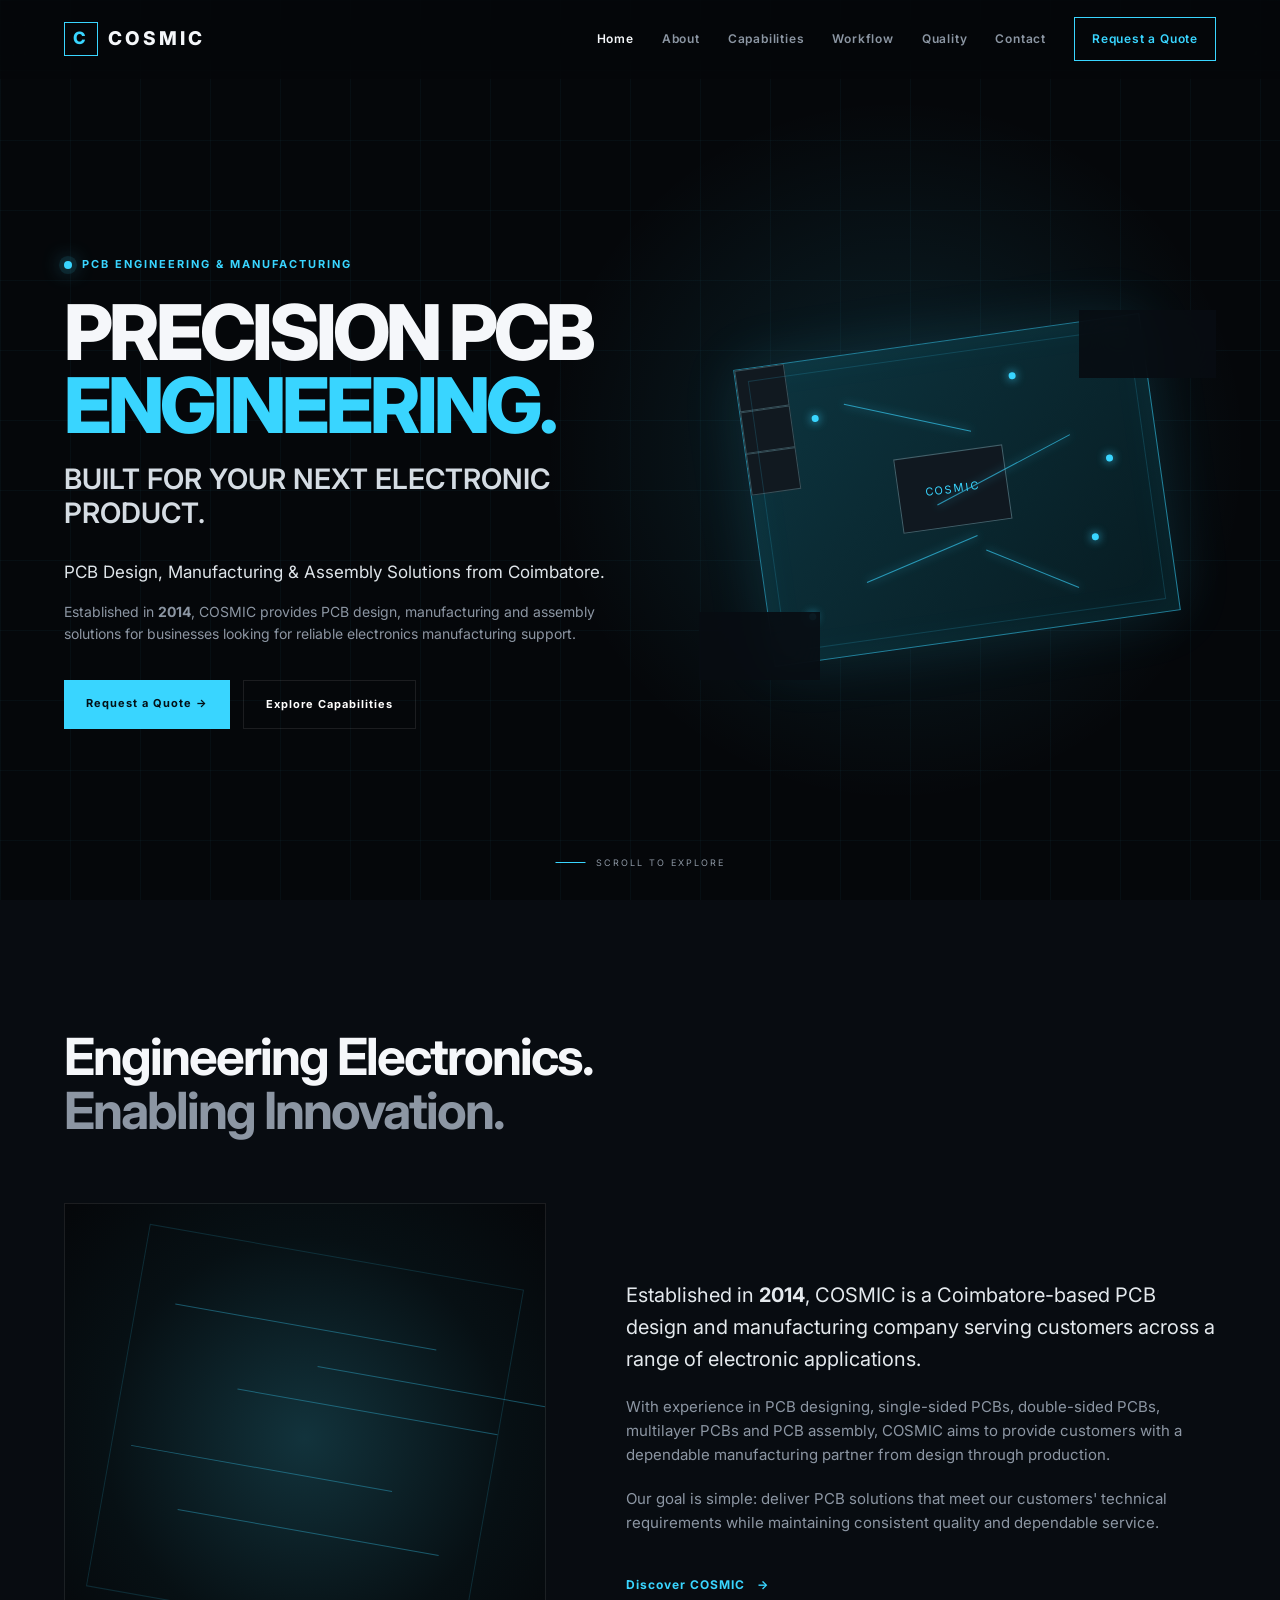
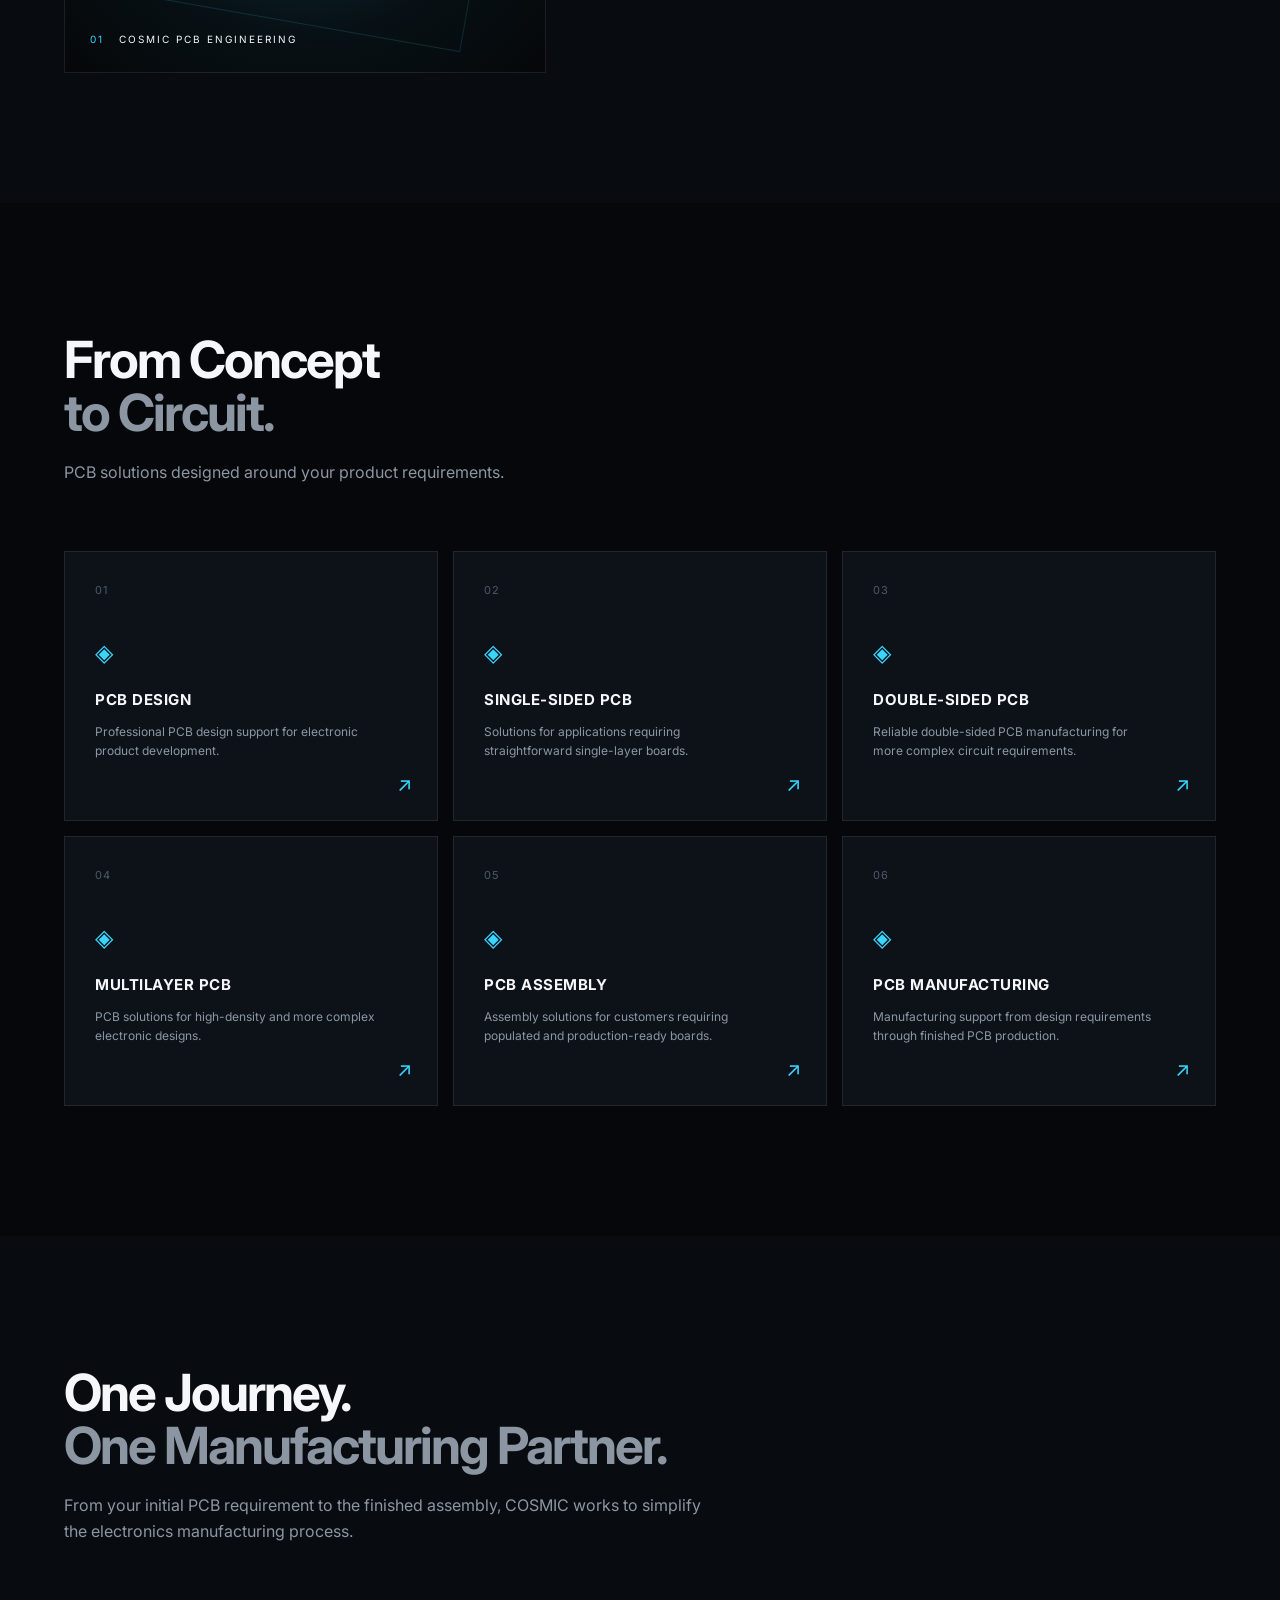
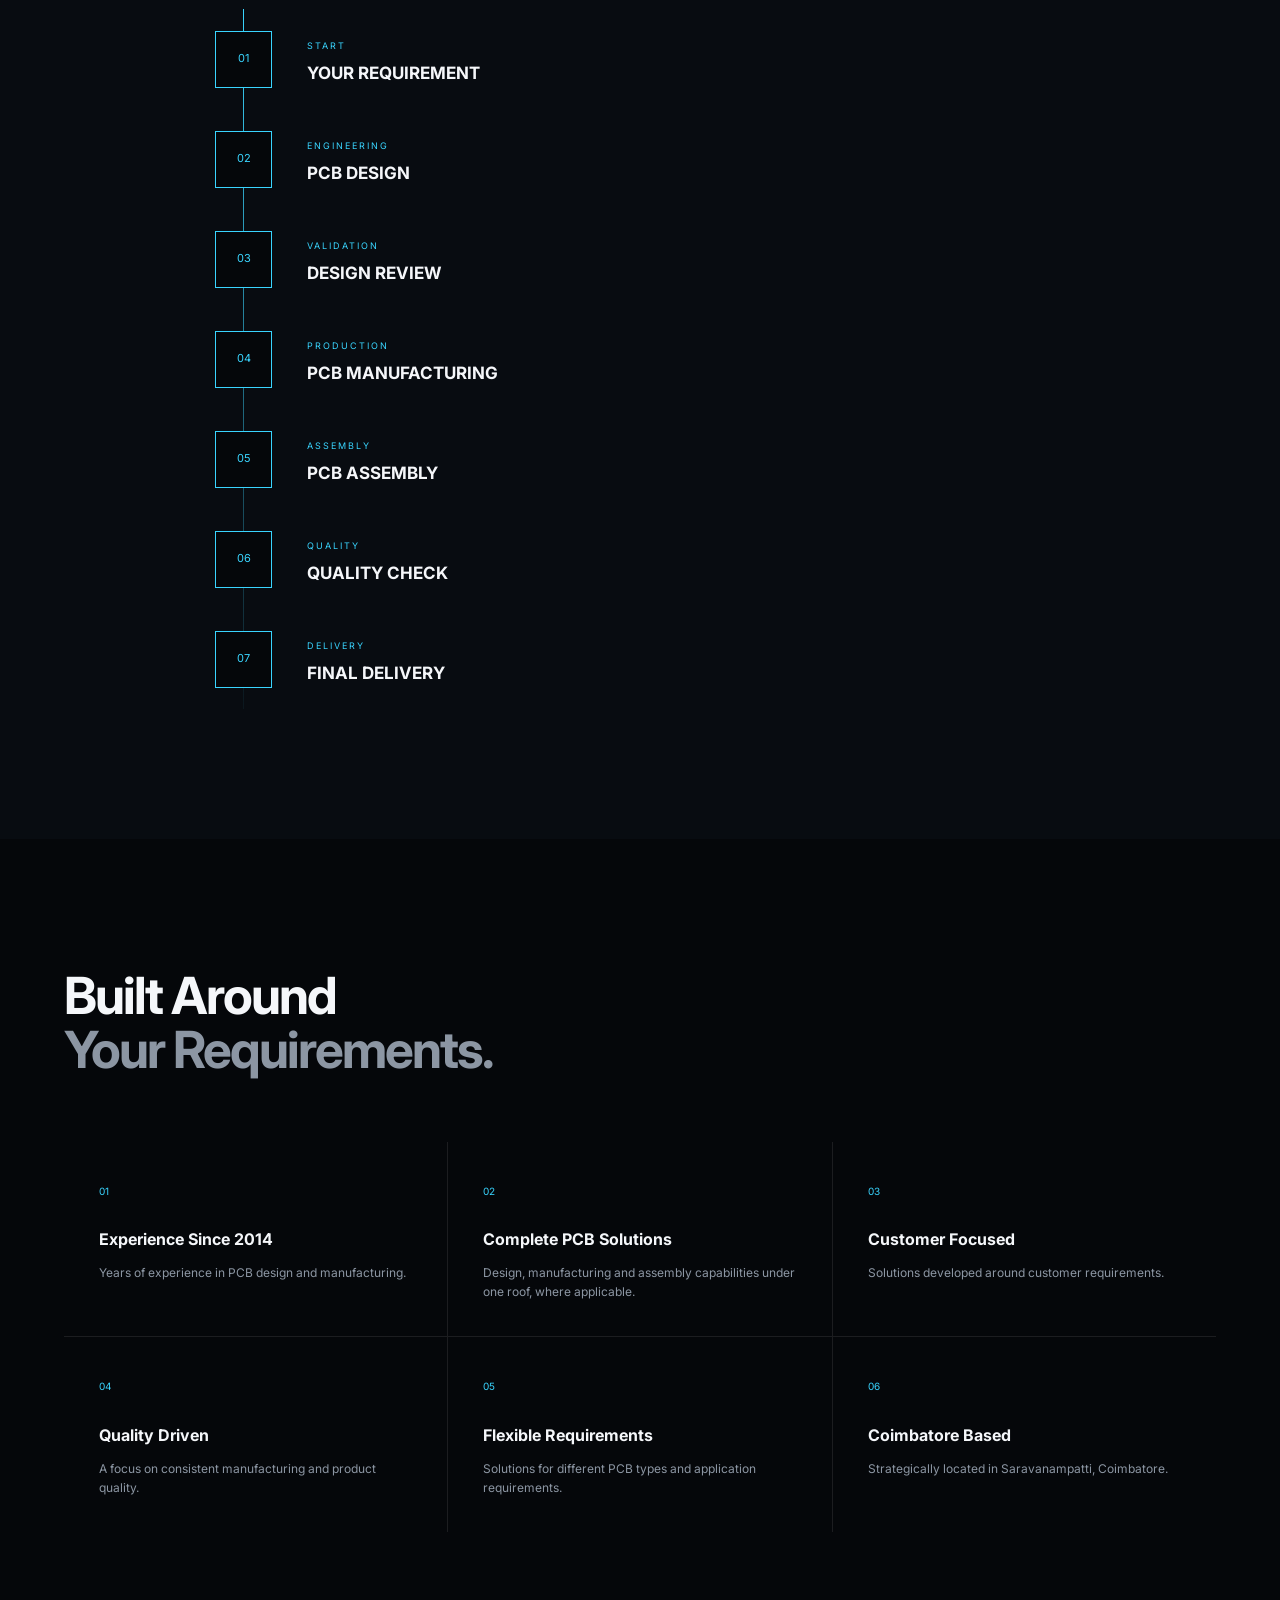
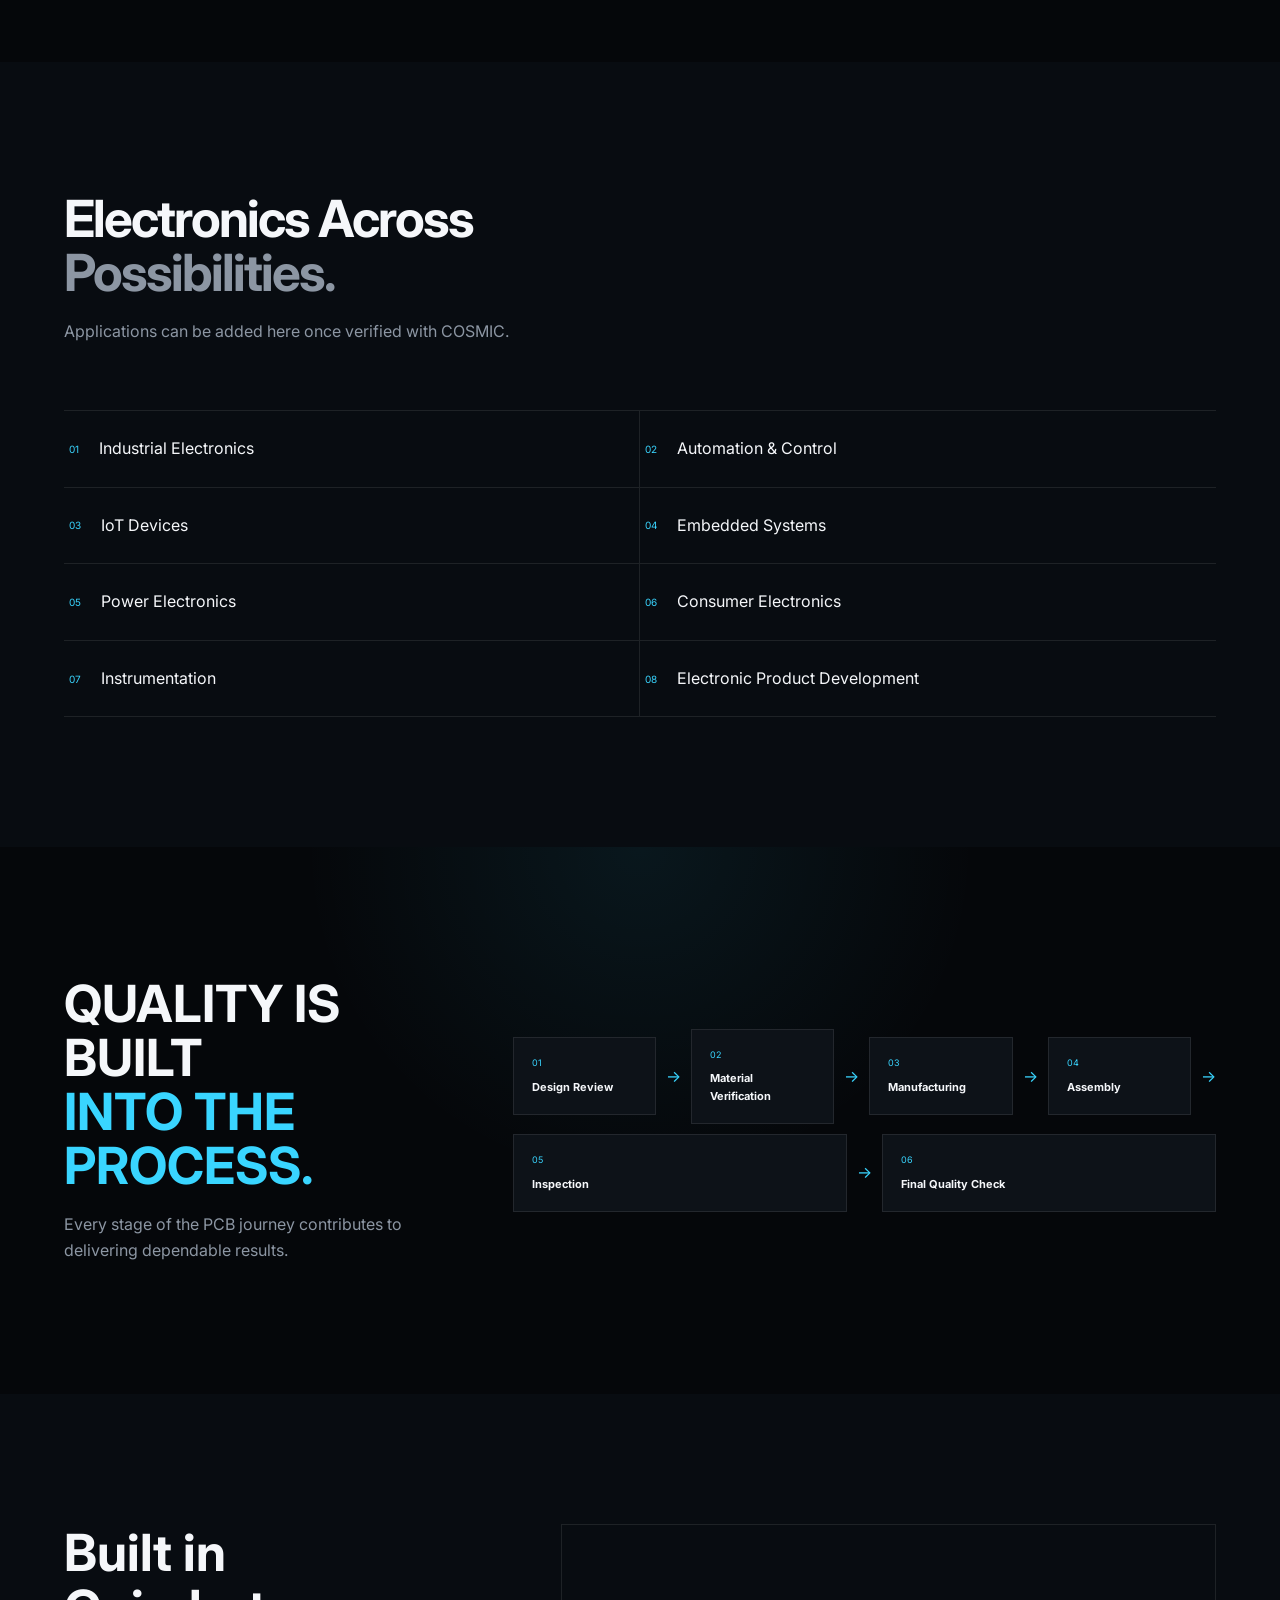
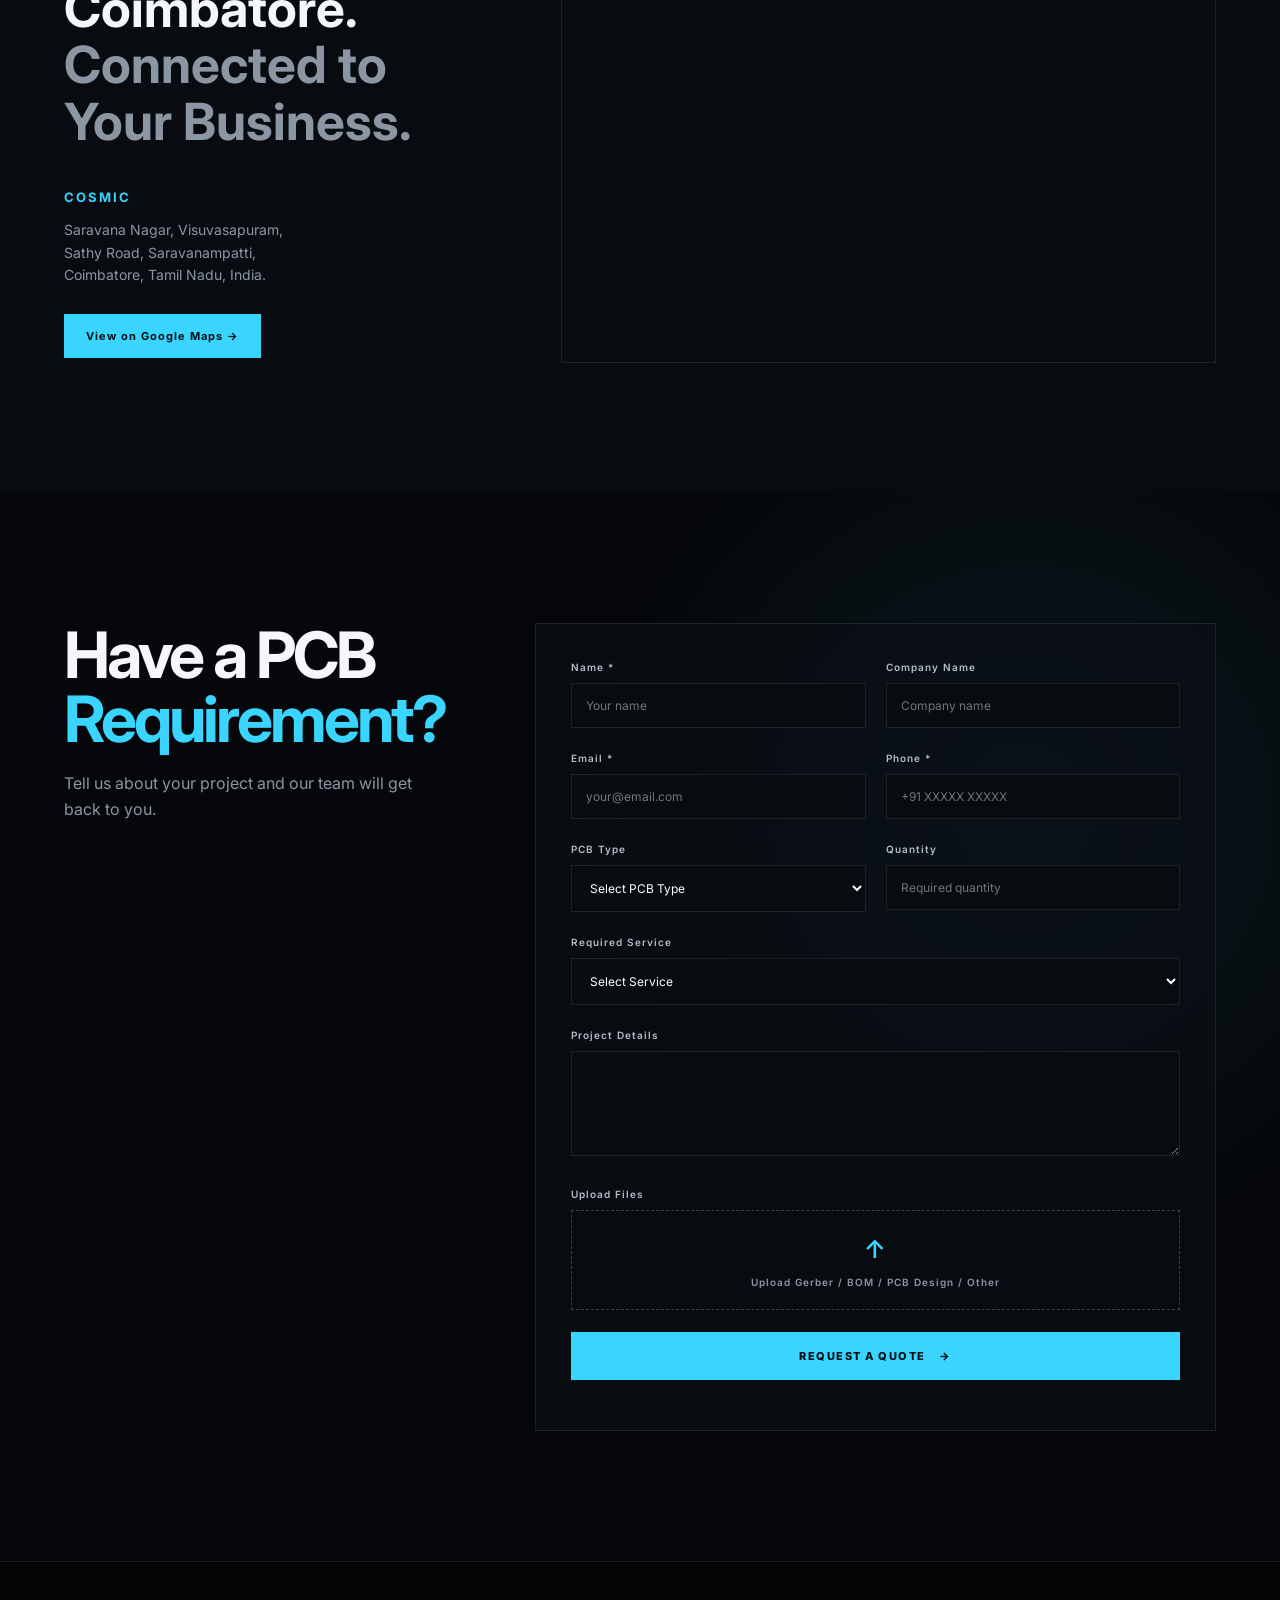
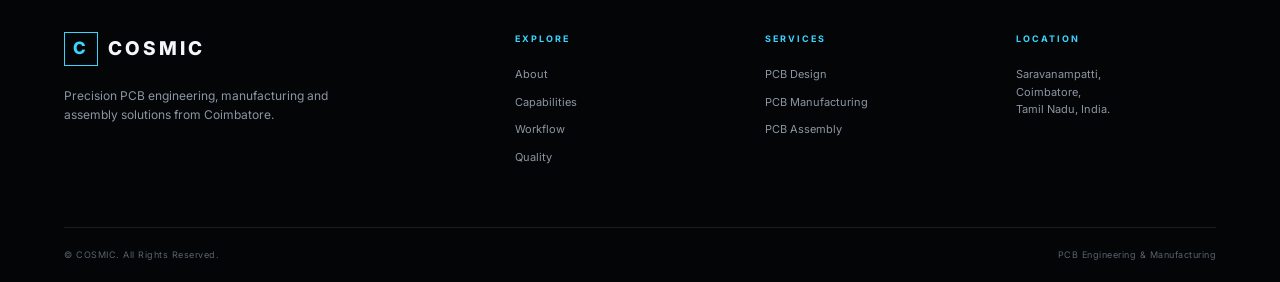
==== Index.html @ 4caffe40 "Rename client 3/index.html to Index.html" ====
<!DOCTYPE html>
<html lang="en">
<head>
    <meta charset="UTF-8">
    <meta name="viewport" content="width=device-width, initial-scale=1.0">

    <title>COSMIC | PCB Design, Manufacturing & Assembly</title>

    <meta name="description"
        content="COSMIC provides PCB design, manufacturing and assembly solutions from Coimbatore.">

    <link rel="preconnect" href="https://fonts.googleapis.com">
    <link rel="preconnect" href="https://fonts.gstatic.com" crossorigin>

    <link
        href="https://fonts.googleapis.com/css2?family=Inter:wght@400;500;600;700;800&display=swap"
        rel="stylesheet">

    <link rel="stylesheet" href="style.css">
</head>
<style>
    /* =========================
   RESET
========================= */

* {
    margin: 0;
    padding: 0;
    box-sizing: border-box;
}

html {
    scroll-behavior: smooth;
}

body {
    font-family: "Inter", sans-serif;
    background: #05070a;
    color: #f5f7fa;
    line-height: 1.6;
    overflow-x: hidden;
}

a {
    text-decoration: none;
    color: inherit;
}

button,
input,
textarea,
select {
    font-family: inherit;
}

.container {
    width: min(1200px, 90%);
    margin: auto;
}


/* =========================
   VARIABLES
========================= */

:root {

    --bg: #05070a;
    --bg-light: #0a0e13;
    --card: #0d1218;

    --text: #f5f7fa;
    --muted: #8c96a3;

    --accent: #39d5ff;
    --accent-dark: #087e9d;

    --border: rgba(255, 255, 255, 0.09);

}


/* =========================
   NAVBAR
========================= */

.navbar {

    position: fixed;
    top: 0;
    left: 0;

    width: 100%;

    z-index: 1000;

    background: rgba(5, 7, 10, 0.75);

    backdrop-filter: blur(18px);

    border-bottom: 1px solid transparent;

    transition: 0.3s ease;

}

.navbar.scrolled {
    border-bottom-color: var(--border);
    background: rgba(5, 7, 10, 0.94);
}


.nav-container {

    height: 78px;

    display: flex;

    align-items: center;

    justify-content: space-between;

}


.logo {

    display: flex;

    align-items: center;

    gap: 10px;

    font-size: 19px;

    font-weight: 800;

    letter-spacing: 3px;

}

.logo-mark {

    width: 34px;
    height: 34px;

    display: grid;

    place-items: center;

    border: 1px solid var(--accent);

    color: var(--accent);

    font-size: 17px;

}


.nav-links {

    display: flex;

    align-items: center;

    gap: 28px;

}


.nav-links a {

    font-size: 12px;

    color: var(--muted);

    font-weight: 600;

    letter-spacing: 0.8px;

    transition: 0.3s;

}


.nav-links a:hover,
.nav-links a.active {

    color: var(--text);

}


.nav-quote {

    padding: 11px 17px;

    border: 1px solid var(--accent);

    color: var(--accent) !important;

}


.menu-btn {

    display: none;

    background: none;

    border: none;

    cursor: pointer;

}


.menu-btn span {

    width: 27px;
    height: 2px;

    background: white;

    display: block;

    margin: 5px;

}


/* =========================
   HERO
========================= */

.hero {

    min-height: 100vh;

    position: relative;

    display: flex;

    align-items: center;

    overflow: hidden;

    padding-top: 80px;

}


.hero-grid {

    position: absolute;

    inset: 0;

    background-image:

        linear-gradient(
            rgba(57, 213, 255, 0.035) 1px,
            transparent 1px
        ),

        linear-gradient(
            90deg,
            rgba(57, 213, 255, 0.035) 1px,
            transparent 1px
        );

    background-size: 70px 70px;

}


.hero-grid::after {

    content: "";

    position: absolute;

    inset: 0;

    background:
        radial-gradient(
            circle at 70% 50%,
            rgba(57, 213, 255, 0.13),
            transparent 35%
        );

}


.hero-container {

    position: relative;

    z-index: 2;

    display: grid;

    grid-template-columns: 1fr 0.9fr;

    gap: 60px;

    align-items: center;

}


.eyebrow {

    display: inline-flex;

    align-items: center;

    gap: 10px;

    color: var(--accent);

    font-size: 11px;

    font-weight: 700;

    letter-spacing: 2px;

    margin-bottom: 24px;

}


.pulse {

    width: 8px;
    height: 8px;

    border-radius: 50%;

    background: var(--accent);

    box-shadow:
        0 0 0 5px rgba(57, 213, 255, 0.1),
        0 0 20px var(--accent);

}


.hero h1 {

    font-size: clamp(48px, 6vw, 82px);

    line-height: 0.95;

    letter-spacing: -4px;

    font-weight: 800;

}


.hero h1 span {

    display: block;

    color: var(--accent);

}


.hero h2 {

    margin-top: 20px;

    font-size: clamp(20px, 2.2vw, 30px);

    line-height: 1.2;

    font-weight: 600;

    color: #d5dce3;

}


.hero-description {

    margin-top: 28px;

    font-size: 17px;

    color: #dfe5ea;

}


.hero-text {

    max-width: 620px;

    margin-top: 15px;

    color: var(--muted);

    font-size: 14px;

}


.hero-buttons {

    display: flex;

    gap: 13px;

    margin-top: 34px;

    flex-wrap: wrap;

}


.btn {

    padding: 15px 22px;

    font-size: 11px;

    font-weight: 700;

    letter-spacing: 1px;

    transition: 0.3s;

}


.btn-primary {

    background: var(--accent);

    color: #031016;

}


.btn-primary:hover {

    transform: translateY(-3px);

    box-shadow: 0 12px 35px rgba(57, 213, 255, 0.2);

}


.btn-outline {

    border: 1px solid var(--border);

    color: white;

}


.btn-outline:hover {

    border-color: var(--accent);

    color: var(--accent);

}


/* =========================
   PCB VISUAL
========================= */

.hero-visual {

    min-height: 500px;

    position: relative;

    display: grid;

    place-items: center;

}


.pcb-board {

    width: 410px;
    height: 300px;

    position: relative;

    transform: rotate(-8deg);

    background:
        linear-gradient(
            135deg,
            #0d3540,
            #071b21
        );

    border: 1px solid rgba(57, 213, 255, 0.5);

    box-shadow:
        0 0 60px rgba(57, 213, 255, 0.12),
        inset 0 0 40px rgba(57, 213, 255, 0.06);

}


.pcb-board::before {

    content: "";

    position: absolute;

    inset: 12px;

    border: 1px solid rgba(57, 213, 255, 0.16);

}


.pcb-chip {

    position: absolute;

    display: grid;

    place-items: center;

    background: #101820;

    border: 1px solid #41616b;

    color: var(--accent);

    font-size: 11px;

    letter-spacing: 2px;

}


.chip-main {

    width: 110px;
    height: 75px;

    left: 145px;
    top: 110px;

}


.chip {

    width: 50px;
    height: 42px;

    background: #111920;

    border: 1px solid #38515a;

}


.chip-one {
    top: 35px;
    left: 50px;
}

.chip-two {
    right: 55px;
    top: 60px;
}

.chip-three {
    left: 60px;
    bottom: 45px;
}


.pcb-line {

    position: absolute;

    height: 1px;

    background: var(--accent);

    opacity: 0.65;

    box-shadow: 0 0 8px var(--accent);

}


.line-one {

    width: 130px;

    top: 70px;
    left: 100px;

    transform: rotate(20deg);

}


.line-two {

    width: 150px;

    right: 80px;
    top: 135px;

    transform: rotate(-20deg);

}


.line-three {

    width: 120px;

    left: 100px;
    bottom: 85px;

    transform: rotate(-15deg);

}


.line-four {

    width: 100px;

    right: 90px;
    bottom: 60px;

    transform: rotate(30deg);

}


.pcb-dot {

    position: absolute;

    width: 7px;
    height: 7px;

    border-radius: 50%;

    background: var(--accent);

    box-shadow: 0 0 10px var(--accent);

}


.dot-one {
    top: 55px;
    left: 70px;
}

.dot-two {
    top: 135px;
    right: 45px;
}

.dot-three {
    bottom: 40px;
    left: 40px;
}

.dot-four {
    bottom: 80px;
    right: 70px;
}

.dot-five {
    top: 40px;
    right: 130px;
}


.floating-card {

    position: absolute;

    background: rgba(8, 13, 18, 0.9);

    border: 1px solid var(--border);

    backdrop-filter: blur(15px);

    padding: 15px 18px;

}


.floating-card small {

    display: block;

    color: var(--muted);

    font-size: 9px;

    letter-spacing: 1.5px;

}


.floating-card strong {

    display: block;

    font-size: 11px;

    margin-top: 4px;

}


.card-top {

    top: 70px;
    right: 0;

}


.card-bottom {

    bottom: 60px;
    left: 0;

    display: flex;

    align-items: center;

    gap: 10px;

}


.status-dot {

    width: 7px;
    height: 7px;

    border-radius: 50%;

    background: var(--accent);

}


/* =========================
   SCROLL
========================= */

.scroll-indicator {

    position: absolute;

    bottom: 30px;

    left: 50%;

    transform: translateX(-50%);

    color: var(--muted);

    font-size: 9px;

    letter-spacing: 2px;

    display: flex;

    align-items: center;

    gap: 10px;

}


.scroll-indicator span {

    width: 30px;

    height: 1px;

    background: var(--accent);

}


/* =========================
   SECTIONS
========================= */

.section {

    padding: 130px 0;

}


.section-heading {

    max-width: 750px;

    margin-bottom: 65px;

}


.section-number {

    color: var(--accent);

    font-size: 10px;

    letter-spacing: 2px;

    font-weight: 700;

    margin-bottom: 18px;

}


.section-heading h2 {

    font-size: clamp(35px, 4vw, 55px);

    line-height: 1.05;

    letter-spacing: -2px;

}


.section-heading h2 span {

    display: block;

    color: var(--muted);

}


.section-heading p {

    color: var(--muted);

    margin-top: 20px;

    max-width: 650px;

}


/* =========================
   ABOUT
========================= */

.about-section {

    background: #080c11;

}


.about-grid {

    display: grid;

    grid-template-columns: 0.9fr 1.1fr;

    gap: 80px;

    align-items: center;

}


.image-placeholder {

    height: 470px;

    position: relative;

    overflow: hidden;

    border: 1px solid var(--border);

    background:
        radial-gradient(
            circle at center,
            #12333c,
            #071014 60%,
            #05070a
        );

}


.image-label {

    position: absolute;

    left: 25px;
    bottom: 25px;

    z-index: 3;

    font-size: 10px;

    letter-spacing: 2px;

}


.image-label span {

    color: var(--accent);

    margin-right: 10px;

}


.pcb-pattern {

    position: absolute;

    inset: 50px;

    border: 1px solid rgba(57, 213, 255, 0.15);

    transform: rotate(10deg);

}


.pcb-pattern div {

    position: absolute;

    height: 1px;

    width: 70%;

    background: var(--accent);

    opacity: 0.35;

}


.pcb-pattern div:nth-child(1) {
    top: 20%;
    left: 10%;
}

.pcb-pattern div:nth-child(2) {
    top: 40%;
    left: 30%;
}

.pcb-pattern div:nth-child(3) {
    top: 60%;
    left: 5%;
}

.pcb-pattern div:nth-child(4) {
    top: 75%;
    left: 20%;
}

.pcb-pattern div:nth-child(5) {
    top: 30%;
    left: 50%;
}


.about-content p {

    color: var(--muted);

    font-size: 15px;

    margin-bottom: 20px;

}


.about-content .large-text {

    color: #e4e9ed;

    font-size: 20px;

    line-height: 1.6;

}


.text-link {

    display: inline-flex;

    gap: 12px;

    margin-top: 20px;

    color: var(--accent);

    font-size: 12px;

    font-weight: 700;

    letter-spacing: 1px;

}


/* =========================
   CAPABILITIES
========================= */

.capabilities-grid {

    display: grid;

    grid-template-columns: repeat(3, 1fr);

    gap: 15px;

}


.capability-card {

    min-height: 270px;

    padding: 30px;

    position: relative;

    background: var(--card);

    border: 1px solid var(--border);

    transition: 0.4s ease;

    overflow: hidden;

}


.capability-card:hover {

    transform: translateY(-7px);

    border-color: rgba(57, 213, 255, 0.45);

}


.card-number {

    color: #4f5963;

    font-size: 11px;

    letter-spacing: 1px;

}


.capability-icon {

    margin-top: 35px;

    color: var(--accent);

    font-size: 24px;

}


.capability-card h3 {

    margin-top: 15px;

    font-size: 15px;

    letter-spacing: 0.5px;

}


.capability-card p {

    color: var(--muted);

    font-size: 12px;

    margin-top: 10px;

    max-width: 280px;

}


.card-arrow {

    position: absolute;

    right: 25px;
    bottom: 20px;

    color: var(--accent);

    font-size: 20px;

}


/* =========================
   WORKFLOW
========================= */

.workflow-section {

    background: #080c11;

}


.workflow {

    position: relative;

    max-width: 850px;

    margin: auto;

}


.workflow-line {

    position: absolute;

    left: 28px;

    top: 0;
    bottom: 0;

    width: 1px;

    background: linear-gradient(
        to bottom,
        var(--accent),
        rgba(57, 213, 255, 0.05)
    );

}


.workflow-step {

    display: flex;

    align-items: center;

    gap: 35px;

    position: relative;

    min-height: 100px;

}


.workflow-step > span {

    width: 57px;
    height: 57px;

    flex-shrink: 0;

    border: 1px solid var(--accent);

    background: var(--bg);

    color: var(--accent);

    display: grid;

    place-items: center;

    font-size: 11px;

    z-index: 2;

}


.workflow-step small {

    color: var(--accent);

    font-size: 9px;

    letter-spacing: 2px;

}


.workflow-step h3 {

    font-size: 17px;

    margin-top: 3px;

}


/* =========================
   WHY
========================= */

.why-grid {

    display: grid;

    grid-template-columns: repeat(3, 1fr);

    gap: 1px;

    background: var(--border);

}


.why-card {

    background: var(--bg);

    padding: 35px;

    min-height: 190px;

}


.why-card span {

    color: var(--accent);

    font-size: 10px;

}


.why-card h3 {

    margin-top: 25px;

    font-size: 16px;

}


.why-card p {

    color: var(--muted);

    font-size: 12px;

    margin-top: 10px;

}


/* =========================
   APPLICATIONS
========================= */

.applications-section {

    background: #080c11;

}


.applications-grid {

    display: grid;

    grid-template-columns: repeat(2, 1fr);

    border-top: 1px solid var(--border);

}


.application-item {

    padding: 25px 5px;

    border-bottom: 1px solid var(--border);

    font-size: 16px;

    display: flex;

    align-items: center;

    gap: 20px;

}


.application-item:nth-child(odd) {

    border-right: 1px solid var(--border);

}


.application-item span {

    color: var(--accent);

    font-size: 10px;

}


/* =========================
   QUALITY
========================= */

.quality-section {

    background:
        radial-gradient(
            circle at 50% 0,
            rgba(57, 213, 255, 0.08),
            transparent 40%
        );

}


.quality-container {

    display: grid;

    grid-template-columns: 0.7fr 1.3fr;

    gap: 70px;

    align-items: center;

}


.quality-content h2 {

    font-size: clamp(35px, 4vw, 55px);

    line-height: 1.05;

}


.quality-content h2 span {

    display: block;

    color: var(--accent);

}


.quality-content p {

    color: var(--muted);

    margin-top: 20px;

}


.quality-process {

    display: flex;

    align-items: center;

    flex-wrap: wrap;

    gap: 10px;

}


.quality-step {

    padding: 18px;

    border: 1px solid var(--border);

    background: var(--card);

    flex: 1;

    min-width: 130px;

}


.quality-step span {

    display: block;

    color: var(--accent);

    font-size: 9px;

}


.quality-step strong {

    display: block;

    margin-top: 8px;

    font-size: 11px;

}


.quality-arrow {

    color: var(--accent);

}


/* =========================
   LOCATION
========================= */

.location-section {

    background: #080c11;

}


.location-grid {

    display: grid;

    grid-template-columns: 0.8fr 1.2fr;

    gap: 60px;

    align-items: stretch;

}


.location-content h2 {

    font-size: clamp(35px, 4vw, 52px);

    line-height: 1.1;

}


.location-content h2 span {

    display: block;

    color: var(--muted);

}


.address {

    margin: 35px 0;

}


.address strong {

    color: var(--accent);

    font-size: 13px;

    letter-spacing: 2px;

}


.address p {

    color: var(--muted);

    margin-top: 10px;

    font-size: 14px;

}


.map-container {

    min-height: 430px;

    border: 1px solid var(--border);

}


.map-container iframe {

    width: 100%;

    height: 100%;

    min-height: 430px;

    border: 0;

    filter: grayscale(1) invert(0.9) contrast(0.9);

}


/* =========================
   QUOTE
========================= */

.quote-section {

    padding: 130px 0;

    background:
        radial-gradient(
            circle at 80% 30%,
            rgba(57, 213, 255, 0.09),
            transparent 35%
        );

}


.quote-wrapper {

    display: grid;

    grid-template-columns: 0.7fr 1.3fr;

    gap: 90px;

}


.quote-heading h2 {

    font-size: clamp(42px, 5vw, 65px);

    line-height: 1;

    letter-spacing: -3px;

}


.quote-heading h2 span {

    display: block;

    color: var(--accent);

}


.quote-heading p {

    color: var(--muted);

    margin-top: 20px;

}


.quote-form {

    border: 1px solid var(--border);

    background: rgba(10, 15, 20, 0.7);

    padding: 35px;

}


.form-row {

    display: grid;

    grid-template-columns: 1fr 1fr;

    gap: 20px;

}


.form-group {

    margin-bottom: 22px;

}


.form-group label {

    display: block;

    font-size: 10px;

    color: #b5bec7;

    margin-bottom: 8px;

    letter-spacing: 1px;

    font-weight: 600;

}


.form-group input,
.form-group select,
.form-group textarea {

    width: 100%;

    padding: 14px;

    border: 1px solid var(--border);

    outline: none;

    background: #080c10;

    color: white;

    font-size: 12px;

    transition: 0.3s;

}


.form-group textarea {

    resize: vertical;

}


.form-group input:focus,
.form-group select:focus,
.form-group textarea:focus {

    border-color: var(--accent);

}


.form-group select option {

    background: #080c10;

}


.file-upload input {

    display: none;

}


.file-upload label {

    min-height: 100px;

    border: 1px dashed #34414b;

    display: flex;

    flex-direction: column;

    align-items: center;

    justify-content: center;

    cursor: pointer;

    text-align: center;

    color: var(--muted);

}


.upload-icon {

    color: var(--accent);

    font-size: 25px;

    margin-bottom: 5px;

}


.submit-btn {

    width: 100%;

    border: none;

    padding: 17px;

    background: var(--accent);

    color: #031016;

    font-weight: 800;

    font-size: 11px;

    letter-spacing: 1.5px;

    cursor: pointer;

    transition: 0.3s;

}


.submit-btn:hover {

    box-shadow: 0 15px 40px rgba(57, 213, 255, 0.18);

    transform: translateY(-2px);

}


.submit-btn span {

    margin-left: 10px;

}


.form-message {

    margin-top: 15px;

    text-align: center;

    font-size: 12px;

    color: var(--accent);

}


/* =========================
   FOOTER
========================= */

footer {

    border-top: 1px solid var(--border);

    padding-top: 70px;

    background: #030507;

}


.footer-grid {

    display: grid;

    grid-template-columns: 2fr 1fr 1fr 1fr;

    gap: 50px;

    padding-bottom: 60px;

}


.footer-brand p {

    color: var(--muted);

    font-size: 12px;

    max-width: 300px;

    margin-top: 20px;

}


.footer-column {

    display: flex;

    flex-direction: column;

    gap: 10px;

}


.footer-column h4 {

    color: var(--accent);

    font-size: 9px;

    letter-spacing: 2px;

    margin-bottom: 10px;

}


.footer-column a,
.footer-column p {

    color: var(--muted);

    font-size: 11px;

}


.footer-column a:hover {

    color: white;

}


.footer-bottom {

    border-top: 1px solid var(--border);

    padding: 20px 0;

    display: flex;

    justify-content: space-between;

    color: #59636d;

    font-size: 9px;

    letter-spacing: 0.5px;

}


/* =========================
   REVEAL ANIMATION
========================= */

.reveal {
    opacity: 1;
    transform: translateY(0);
}

body.js-enabled .reveal {
    opacity: 0;
    transform: translateY(30px);
    transition: opacity 0.8s ease, transform 0.8s ease;
}

body.js-enabled .reveal.show {
    opacity: 1;
    transform: translateY(0);
}

/* =========================
   RESPONSIVE
========================= */

@media (max-width: 1000px) {

    .nav-links {

        gap: 15px;

    }

    .hero-container {

        grid-template-columns: 1fr;

    }

    .hero-visual {

        min-height: 400px;

    }

    .about-grid,
    .quality-container,
    .location-grid,
    .quote-wrapper {

        grid-template-columns: 1fr;

    }

    .capabilities-grid {

        grid-template-columns: repeat(2, 1fr);

    }

    .why-grid {

        grid-template-columns: repeat(2, 1fr);

    }

    .footer-grid {

        grid-template-columns: 2fr 1fr 1fr;

    }

}


@media (max-width: 700px) {

    .nav-links {

        position: fixed;

        top: 78px;

        left: 0;

        width: 100%;

        background: #06090d;

        border-bottom: 1px solid var(--border);

        flex-direction: column;

        align-items: flex-start;

        padding: 25px;

        transform: translateY(-120%);

        transition: 0.4s;

    }


    .nav-links.open {

        transform: translateY(0);

    }


    .menu-btn {

        display: block;

    }


    .hero {

        padding-top: 120px;

    }


    .hero h1 {

        letter-spacing: -2px;

    }


    .hero-visual {

        min-height: 340px;

    }


    .pcb-board {

        width: 290px;
        height: 220px;

    }


    .chip-main {

        width: 80px;
        height: 55px;

        left: 105px;
        top: 80px;

    }


    .floating-card {

        transform: scale(0.8);

    }


    .card-top {

        right: -20px;

    }


    .card-bottom {

        left: -20px;

    }


    .section {

        padding: 90px 0;

    }


    .capabilities-grid,
    .why-grid,
    .applications-grid {

        grid-template-columns: 1fr;

    }


    .application-item:nth-child(odd) {

        border-right: none;

    }


    .quality-arrow {

        display: none;

    }


    .quality-process {

        flex-direction: column;

        align-items: stretch;

    }


    .form-row {

        grid-template-columns: 1fr;

        gap: 0;

    }


    .quote-form {

        padding: 22px;

    }


    .footer-grid {

        grid-template-columns: 1fr 1fr;

    }


    .footer-bottom {

        flex-direction: column;

        gap: 8px;

    }

}


@media (max-width: 450px) {

    .container {

        width: 88%;

    }


    .hero h1 {

        font-size: 45px;

    }


    .hero h2 {

        font-size: 19px;

    }


    .pcb-board {

        width: 250px;
        height: 190px;

    }


    .chip-main {

        left: 88px;

        top: 68px;

    }


    .footer-grid {

        grid-template-columns: 1fr;

    }

}
</style>

<body>

    <!-- ================= NAVBAR ================= -->

    <header class="navbar" id="navbar">

        <div class="container nav-container">

            <a href="#home" class="logo">
                <span class="logo-mark">C</span>
                <span>COSMIC</span>
            </a>

            <nav class="nav-links" id="navLinks">

                <a href="#home" class="active">Home</a>
                <a href="#about">About</a>
                <a href="#capabilities">Capabilities</a>
                <a href="#workflow">Workflow</a>
                <a href="#quality">Quality</a>
                <a href="#contact">Contact</a>

                <a href="#quote" class="nav-quote">
                    Request a Quote
                </a>

            </nav>

            <button class="menu-btn" id="menuBtn">
                <span></span>
                <span></span>
                <span></span>
            </button>

        </div>

    </header>


    <!-- ================= HERO ================= -->

    <main>

        <section class="hero" id="home">

            <div class="hero-grid"></div>

            <div class="circuit-lines">
                <span></span>
                <span></span>
                <span></span>
                <span></span>
            </div>

            <div class="container hero-container">

                <div class="hero-content reveal">

                    <div class="eyebrow">
                        <span class="pulse"></span>
                        PCB ENGINEERING & MANUFACTURING
                    </div>

                    <h1>
                        PRECISION PCB
                        <span>ENGINEERING.</span>
                    </h1>

                    <h2>
                        BUILT FOR YOUR NEXT
                        ELECTRONIC PRODUCT.
                    </h2>

                    <p class="hero-description">
                        PCB Design, Manufacturing & Assembly Solutions
                        from Coimbatore.
                    </p>

                    <p class="hero-text">
                        Established in <strong>2014</strong>, COSMIC provides
                        PCB design, manufacturing and assembly solutions
                        for businesses looking for reliable electronics
                        manufacturing support.
                    </p>

                    <div class="hero-buttons">

                        <a href="#quote" class="btn btn-primary">
                            Request a Quote
                            <span>→</span>
                        </a>

                        <a href="#capabilities" class="btn btn-outline">
                            Explore Capabilities
                        </a>

                    </div>

                </div>


                <!-- PCB VISUAL -->

                <div class="hero-visual reveal">

                    <div class="pcb-board">

                        <div class="pcb-chip chip-main">
                            COSMIC
                        </div>

                        <div class="chip chip-one"></div>
                        <div class="chip chip-two"></div>
                        <div class="chip chip-three"></div>

                        <div class="pcb-line line-one"></div>
                        <div class="pcb-line line-two"></div>
                        <div class="pcb-line line-three"></div>
                        <div class="pcb-line line-four"></div>

                        <div class="pcb-dot dot-one"></div>
                        <div class="pcb-dot dot-two"></div>
                        <div class="pcb-dot dot-three"></div>
                        <div class="pcb-dot dot-four"></div>
                        <div class="pcb-dot dot-five"></div>

                    </div>

                    <div class="floating-card card-top">
                        <small>PRECISION</small>
                        <strong>PCB ENGINEERING</strong>
                    </div>

                    <div class="floating-card card-bottom">
                        <span class="status-dot"></span>
                        <div>
                            <small>Established</small>
                            <strong>2014</strong>
                        </div>
                    </div>

                </div>

            </div>


            <!-- SCROLL -->

            <a href="#about" class="scroll-indicator">
                <span></span>
                SCROLL TO EXPLORE
            </a>

        </section>


        <!-- ================= ABOUT ================= -->

        <section class="section about-section" id="about">

            <div class="container">

                <div class="section-heading reveal">

                    <h2>
                        Engineering Electronics.
                        <span>Enabling Innovation.</span>
                    </h2>

                </div>


                <div class="about-grid">

                    <div class="about-image reveal">

                        <div class="image-placeholder">

                            <div class="image-overlay"></div>

                            <div class="image-label">
                                <span>01</span>
                                COSMIC PCB ENGINEERING
                            </div>

                            <div class="pcb-pattern">

                                <div></div>
                                <div></div>
                                <div></div>
                                <div></div>
                                <div></div>

                            </div>

                        </div>

                    </div>


                    <div class="about-content reveal">

                        <p class="large-text">
                            Established in <strong>2014</strong>,
                            COSMIC is a Coimbatore-based PCB design
                            and manufacturing company serving customers
                            across a range of electronic applications.
                        </p>

                        <p>
                            With experience in PCB designing,
                            single-sided PCBs, double-sided PCBs,
                            multilayer PCBs and PCB assembly,
                            COSMIC aims to provide customers with a
                            dependable manufacturing partner from
                            design through production.
                        </p>

                        <p>
                            Our goal is simple: deliver PCB solutions
                            that meet our customers' technical
                            requirements while maintaining consistent
                            quality and dependable service.
                        </p>

                        <a href="#capabilities" class="text-link">
                            Discover COSMIC
                            <span>→</span>
                        </a>

                    </div>

                </div>

            </div>

        </section>


        <!-- ================= CAPABILITIES ================= -->

        <section class="section capabilities-section" id="capabilities">

            <div class="container">

                <div class="section-heading reveal">

                    <h2>
                        From Concept
                        <span>to Circuit.</span>
                    </h2>

                    <p>
                        PCB solutions designed around your product
                        requirements.
                    </p>

                </div>


                <div class="capabilities-grid">

                    <article class="capability-card reveal">

                        <div class="card-number">01</div>

                        <div class="capability-icon">
                            ◈
                        </div>

                        <h3>PCB DESIGN</h3>

                        <p>
                            Professional PCB design support for
                            electronic product development.
                        </p>

                        <span class="card-arrow">↗</span>

                    </article>


                    <article class="capability-card reveal">

                        <div class="card-number">02</div>

                        <div class="capability-icon">
                            ◈
                        </div>

                        <h3>SINGLE-SIDED PCB</h3>

                        <p>
                            Solutions for applications requiring
                            straightforward single-layer boards.
                        </p>

                        <span class="card-arrow">↗</span>

                    </article>


                    <article class="capability-card reveal">

                        <div class="card-number">03</div>

                        <div class="capability-icon">
                            ◈
                        </div>

                        <h3>DOUBLE-SIDED PCB</h3>

                        <p>
                            Reliable double-sided PCB manufacturing
                            for more complex circuit requirements.
                        </p>

                        <span class="card-arrow">↗</span>

                    </article>


                    <article class="capability-card reveal">

                        <div class="card-number">04</div>

                        <div class="capability-icon">
                            ◈
                        </div>

                        <h3>MULTILAYER PCB</h3>

                        <p>
                            PCB solutions for high-density and more
                            complex electronic designs.
                        </p>

                        <span class="card-arrow">↗</span>

                    </article>


                    <article class="capability-card reveal">

                        <div class="card-number">05</div>

                        <div class="capability-icon">
                            ◈
                        </div>

                        <h3>PCB ASSEMBLY</h3>

                        <p>
                            Assembly solutions for customers requiring
                            populated and production-ready boards.
                        </p>

                        <span class="card-arrow">↗</span>

                    </article>


                    <article class="capability-card reveal">

                        <div class="card-number">06</div>

                        <div class="capability-icon">
                            ◈
                        </div>

                        <h3>PCB MANUFACTURING</h3>

                        <p>
                            Manufacturing support from design
                            requirements through finished PCB production.
                        </p>

                        <span class="card-arrow">↗</span>

                    </article>

                </div>

            </div>

        </section>


        <!-- ================= WORKFLOW ================= -->

        <section class="section workflow-section" id="workflow">

            <div class="container">

                <div class="section-heading reveal">

                    <h2>
                        One Journey.
                        <span>One Manufacturing Partner.</span>
                    </h2>

                    <p>
                        From your initial PCB requirement to the
                        finished assembly, COSMIC works to simplify
                        the electronics manufacturing process.
                    </p>

                </div>


                <div class="workflow">

                    <div class="workflow-line"></div>


                    <div class="workflow-step reveal">

                        <span>01</span>

                        <div>
                            <small>START</small>
                            <h3>YOUR REQUIREMENT</h3>
                        </div>

                    </div>


                    <div class="workflow-step reveal">

                        <span>02</span>

                        <div>
                            <small>ENGINEERING</small>
                            <h3>PCB DESIGN</h3>
                        </div>

                    </div>


                    <div class="workflow-step reveal">

                        <span>03</span>

                        <div>
                            <small>VALIDATION</small>
                            <h3>DESIGN REVIEW</h3>
                        </div>

                    </div>


                    <div class="workflow-step reveal">

                        <span>04</span>

                        <div>
                            <small>PRODUCTION</small>
                            <h3>PCB MANUFACTURING</h3>
                        </div>

                    </div>


                    <div class="workflow-step reveal">

                        <span>05</span>

                        <div>
                            <small>ASSEMBLY</small>
                            <h3>PCB ASSEMBLY</h3>
                        </div>

                    </div>


                    <div class="workflow-step reveal">

                        <span>06</span>

                        <div>
                            <small>QUALITY</small>
                            <h3>QUALITY CHECK</h3>
                        </div>

                    </div>


                    <div class="workflow-step reveal">

                        <span>07</span>

                        <div>
                            <small>DELIVERY</small>
                            <h3>FINAL DELIVERY</h3>
                        </div>

                    </div>

                </div>

            </div>

        </section>


        <!-- ================= WHY COSMIC ================= -->

        <section class="section why-section">

            <div class="container">

                <div class="section-heading reveal">

                    <h2>
                        Built Around
                        <span>Your Requirements.</span>
                    </h2>

                </div>


                <div class="why-grid">

                    <div class="why-card reveal">

                        <span>01</span>

                        <h3>Experience Since 2014</h3>

                        <p>
                            Years of experience in PCB design
                            and manufacturing.
                        </p>

                    </div>


                    <div class="why-card reveal">

                        <span>02</span>

                        <h3>Complete PCB Solutions</h3>

                        <p>
                            Design, manufacturing and assembly
                            capabilities under one roof, where applicable.
                        </p>

                    </div>


                    <div class="why-card reveal">

                        <span>03</span>

                        <h3>Customer Focused</h3>

                        <p>
                            Solutions developed around customer
                            requirements.
                        </p>

                    </div>


                    <div class="why-card reveal">

                        <span>04</span>

                        <h3>Quality Driven</h3>

                        <p>
                            A focus on consistent manufacturing
                            and product quality.
                        </p>

                    </div>


                    <div class="why-card reveal">

                        <span>05</span>

                        <h3>Flexible Requirements</h3>

                        <p>
                            Solutions for different PCB types
                            and application requirements.
                        </p>

                    </div>


                    <div class="why-card reveal">

                        <span>06</span>

                        <h3>Coimbatore Based</h3>

                        <p>
                            Strategically located in Saravanampatti,
                            Coimbatore.
                        </p>

                    </div>

                </div>

            </div>

        </section>


        <!-- ================= APPLICATIONS ================= -->

        <section class="section applications-section">

            <div class="container">

                <div class="section-heading reveal">

                    <h2>
                        Electronics Across
                        <span>Possibilities.</span>
                    </h2>

                    <p>
                        Applications can be added here once
                        verified with COSMIC.
                    </p>

                </div>


                <div class="applications-grid">

                    <div class="application-item reveal">
                        <span>01</span>
                        Industrial Electronics
                    </div>

                    <div class="application-item reveal">
                        <span>02</span>
                        Automation & Control
                    </div>

                    <div class="application-item reveal">
                        <span>03</span>
                        IoT Devices
                    </div>

                    <div class="application-item reveal">
                        <span>04</span>
                        Embedded Systems
                    </div>

                    <div class="application-item reveal">
                        <span>05</span>
                        Power Electronics
                    </div>

                    <div class="application-item reveal">
                        <span>06</span>
                        Consumer Electronics
                    </div>

                    <div class="application-item reveal">
                        <span>07</span>
                        Instrumentation
                    </div>

                    <div class="application-item reveal">
                        <span>08</span>
                        Electronic Product Development
                    </div>

                </div>

            </div>

        </section>


        <!-- ================= QUALITY ================= -->

        <section class="section quality-section" id="quality">

            <div class="container quality-container">

                <div class="quality-content reveal">


                    <h2>
                        QUALITY IS BUILT
                        <span>INTO THE PROCESS.</span>
                    </h2>

                    <p>
                        Every stage of the PCB journey contributes
                        to delivering dependable results.
                    </p>

                </div>


                <div class="quality-process reveal">

                    <div class="quality-step">
                        <span>01</span>
                        <strong>Design Review</strong>
                    </div>

                    <div class="quality-arrow">→</div>

                    <div class="quality-step">
                        <span>02</span>
                        <strong>Material Verification</strong>
                    </div>

                    <div class="quality-arrow">→</div>

                    <div class="quality-step">
                        <span>03</span>
                        <strong>Manufacturing</strong>
                    </div>

                    <div class="quality-arrow">→</div>

                    <div class="quality-step">
                        <span>04</span>
                        <strong>Assembly</strong>
                    </div>

                    <div class="quality-arrow">→</div>

                    <div class="quality-step">
                        <span>05</span>
                        <strong>Inspection</strong>
                    </div>

                    <div class="quality-arrow">→</div>

                    <div class="quality-step">
                        <span>06</span>
                        <strong>Final Quality Check</strong>
                    </div>

                </div>

            </div>

        </section>


        <!-- ================= LOCATION ================= -->

        <section class="section location-section">

            <div class="container location-grid">

                <div class="location-content reveal">

                    <h2>
                        Built in Coimbatore.
                        <span>Connected to Your Business.</span>
                    </h2>

                    <div class="address">

                        <strong>COSMIC</strong>

                        <p>
                            Saravana Nagar, Visuvasapuram,<br>
                            Sathy Road, Saravanampatti,<br>
                            Coimbatore, Tamil Nadu, India.
                        </p>

                    </div>

                    <a
                        href="https://www.google.com/maps/search/?api=1&query=Saravanampatti+Coimbatore"
                        target="_blank"
                        class="btn btn-primary">

                        View on Google Maps →
                    </a>

                </div>


                <div class="map-container reveal">

                    <iframe
                        src="https://www.google.com/maps?q=Saravanampatti%2C%20Coimbatore%2C%20Tamil%20Nadu&output=embed"
                        loading="lazy"
                        allowfullscreen>
                    </iframe>

                </div>

            </div>

        </section>


        <!-- ================= QUOTE ================= -->

        <section class="quote-section" id="quote">

            <div class="container">

                <div class="quote-wrapper">

                    <div class="quote-heading reveal">

                        

                        <h2>
                            Have a PCB
                            <span>Requirement?</span>
                        </h2>

                        <p>
                            Tell us about your project and our team
                            will get back to you.
                        </p>

                    </div>


                    <form class="quote-form reveal" id="quoteForm">

                        <div class="form-row">

                            <div class="form-group">

                                <label>Name *</label>

                                <input
                                    type="text"
                                    name="name"
                                    placeholder="Your name"
                                    required>

                            </div>


                            <div class="form-group">

                                <label>Company Name</label>

                                <input
                                    type="text"
                                    name="company"
                                    placeholder="Company name">

                            </div>

                        </div>


                        <div class="form-row">

                            <div class="form-group">

                                <label>Email *</label>

                                <input
                                    type="email"
                                    name="email"
                                    placeholder="your@email.com"
                                    required>

                            </div>


                            <div class="form-group">

                                <label>Phone *</label>

                                <input
                                    type="tel"
                                    name="phone"
                                    placeholder="+91 XXXXX XXXXX"
                                    required>

                            </div>

                        </div>


                        <div class="form-row">

                            <div class="form-group">

                                <label>PCB Type</label>

                                <select name="pcbType">

                                    <option value="">
                                        Select PCB Type
                                    </option>

                                    <option>
                                        Single-Sided PCB
                                    </option>

                                    <option>
                                        Double-Sided PCB
                                    </option>

                                    <option>
                                        Multilayer PCB
                                    </option>

                                    <option>
                                        Not Sure
                                    </option>

                                </select>

                            </div>


                            <div class="form-group">

                                <label>Quantity</label>

                                <input
                                    type="number"
                                    name="quantity"
                                    placeholder="Required quantity">

                            </div>

                        </div>


                        <div class="form-group">

                            <label>Required Service</label>

                            <select name="service">

                                <option value="">
                                    Select Service
                                </option>

                                <option>PCB Design</option>
                                <option>PCB Manufacturing</option>
                                <option>PCB Assembly</option>
                                <option>Design + Manufacturing</option>
                                <option>Complete PCB Solution</option>

                            </select>

                        </div>


                        <div class="form-group">

                            <label>Project Details</label>

                            <textarea
                                name="details"
                                rows="5"
                                placeholder="Tell us about your PCB requirement...">
                            </textarea>

                        </div>


                        <div class="form-group">

                            <label>Upload Files</label>

                            <div class="file-upload">

                                <input
                                    type="file"
                                    id="fileInput"
                                    accept=".zip,.rar,.pdf,.ger,.gbr,.sch,.brd">

                                <label for="fileInput">

                                    <span class="upload-icon">
                                        ↑
                                    </span>

                                    <span id="fileName">
                                        Upload Gerber / BOM /
                                        PCB Design / Other
                                    </span>

                                </label>

                            </div>

                        </div>


                        <button
                            type="submit"
                            class="submit-btn">

                            REQUEST A QUOTE
                            <span>→</span>

                        </button>


                        <div
                            class="form-message"
                            id="formMessage">
                        </div>

                    </form>

                </div>

            </div>

        </section>

    </main>


    <!-- ================= FOOTER ================= -->

    <footer>

        <div class="container footer-grid">

            <div class="footer-brand">

                <a href="#home" class="logo">
                    <span class="logo-mark">C</span>
                    <span>COSMIC</span>
                </a>

                <p>
                    Precision PCB engineering, manufacturing
                    and assembly solutions from Coimbatore.
                </p>

            </div>


            <div class="footer-column">

                <h4>EXPLORE</h4>

                <a href="#about">About</a>
                <a href="#capabilities">Capabilities</a>
                <a href="#workflow">Workflow</a>
                <a href="#quality">Quality</a>

            </div>


            <div class="footer-column">

                <h4>SERVICES</h4>

                <a href="#capabilities">PCB Design</a>
                <a href="#capabilities">PCB Manufacturing</a>
                <a href="#capabilities">PCB Assembly</a>

            </div>


            <div class="footer-column">

                <h4>LOCATION</h4>

                <p>
                    Saravanampatti,<br>
                    Coimbatore,<br>
                    Tamil Nadu, India.
                </p>

            </div>

        </div>


        <div class="container footer-bottom">

            <p>
                © <span id="year"></span> COSMIC.
                All Rights Reserved.
            </p>

            <p>
                PCB Engineering & Manufacturing
            </p>

        </div>

    </footer>


    <script src="script.js">
        document.body.classList.add("js-enabled");

/* =========================
   NAVBAR SCROLL EFFECT
========================= */

const navbar = document.getElementById("navbar");

window.addEventListener("scroll", () => {

    if (window.scrollY > 50) {
        navbar.classList.add("scrolled");
    } else {
        navbar.classList.remove("scrolled");
    }

});


/* =========================
   MOBILE MENU
========================= */

const menuBtn = document.getElementById("menuBtn");
const navLinks = document.getElementById("navLinks");

menuBtn.addEventListener("click", () => {

    navLinks.classList.toggle("open");

});


/* Close mobile menu after clicking */

document.querySelectorAll(".nav-links a").forEach(link => {

    link.addEventListener("click", () => {

        navLinks.classList.remove("open");

    });

});


/* =========================
   ACTIVE NAVIGATION
========================= */

const sections = document.querySelectorAll("section[id]");
const navigationLinks = document.querySelectorAll(".nav-links a");

window.addEventListener("scroll", () => {

    let current = "";

    sections.forEach(section => {

        const sectionTop = section.offsetTop - 150;

        if (window.scrollY >= sectionTop) {

            current = section.getAttribute("id");

        }

    });


    navigationLinks.forEach(link => {

        link.classList.remove("active");

        if (link.getAttribute("href") === "#" + current) {

            link.classList.add("active");

        }

    });

});


/* =========================
   SCROLL REVEAL
========================= */

const revealElements = document.querySelectorAll(".reveal");

const observer = new IntersectionObserver(

    entries => {

        entries.forEach(entry => {

            if (entry.isIntersecting) {

                entry.target.classList.add("show");

                observer.unobserve(entry.target);

            }

        });

    },

    {
        threshold: 0.12
    }

);


revealElements.forEach(element => {

    observer.observe(element);

});


/* =========================
   FILE UPLOAD
========================= */

const fileInput = document.getElementById("fileInput");
const fileName = document.getElementById("fileName");

fileInput.addEventListener("change", () => {

    if (fileInput.files.length > 0) {

        fileName.textContent =
            fileInput.files[0].name;

    } else {

        fileName.textContent =
            "Upload Gerber / BOM / PCB Design / Other";

    }

});


/* =========================
   QUOTE FORM
========================= */

const quoteForm = document.getElementById("quoteForm");
const formMessage = document.getElementById("formMessage");

quoteForm.addEventListener("submit", function (event) {

    event.preventDefault();

    const name =
        quoteForm.querySelector('[name="name"]').value.trim();

    const email =
        quoteForm.querySelector('[name="email"]').value.trim();

    const phone =
        quoteForm.querySelector('[name="phone"]').value.trim();


    if (!name || !email || !phone) {

        formMessage.textContent =
            "Please fill all required fields.";

        return;

    }


    formMessage.textContent =
        "Thank you! Your quote request has been received.";


    quoteForm.reset();

    fileName.textContent =
        "Upload Gerber / BOM / PCB Design / Other";


    setTimeout(() => {

        formMessage.textContent = "";

    }, 5000);

});


/* =========================
   CURRENT YEAR
========================= */

document.getElementById("year").textContent =
    new Date().getFullYear();


/* =========================
   PCB PARALLAX EFFECT
========================= */

const pcbBoard = document.querySelector(".pcb-board");

window.addEventListener("mousemove", (event) => {

    if (!pcbBoard) return;

    const x =
        (window.innerWidth / 2 - event.clientX) / 80;

    const y =
        (window.innerHeight / 2 - event.clientY) / 80;


    pcbBoard.style.transform =
        `rotate(-8deg) translate(${x}px, ${y}px)`;

});</script>

</body>
</html>
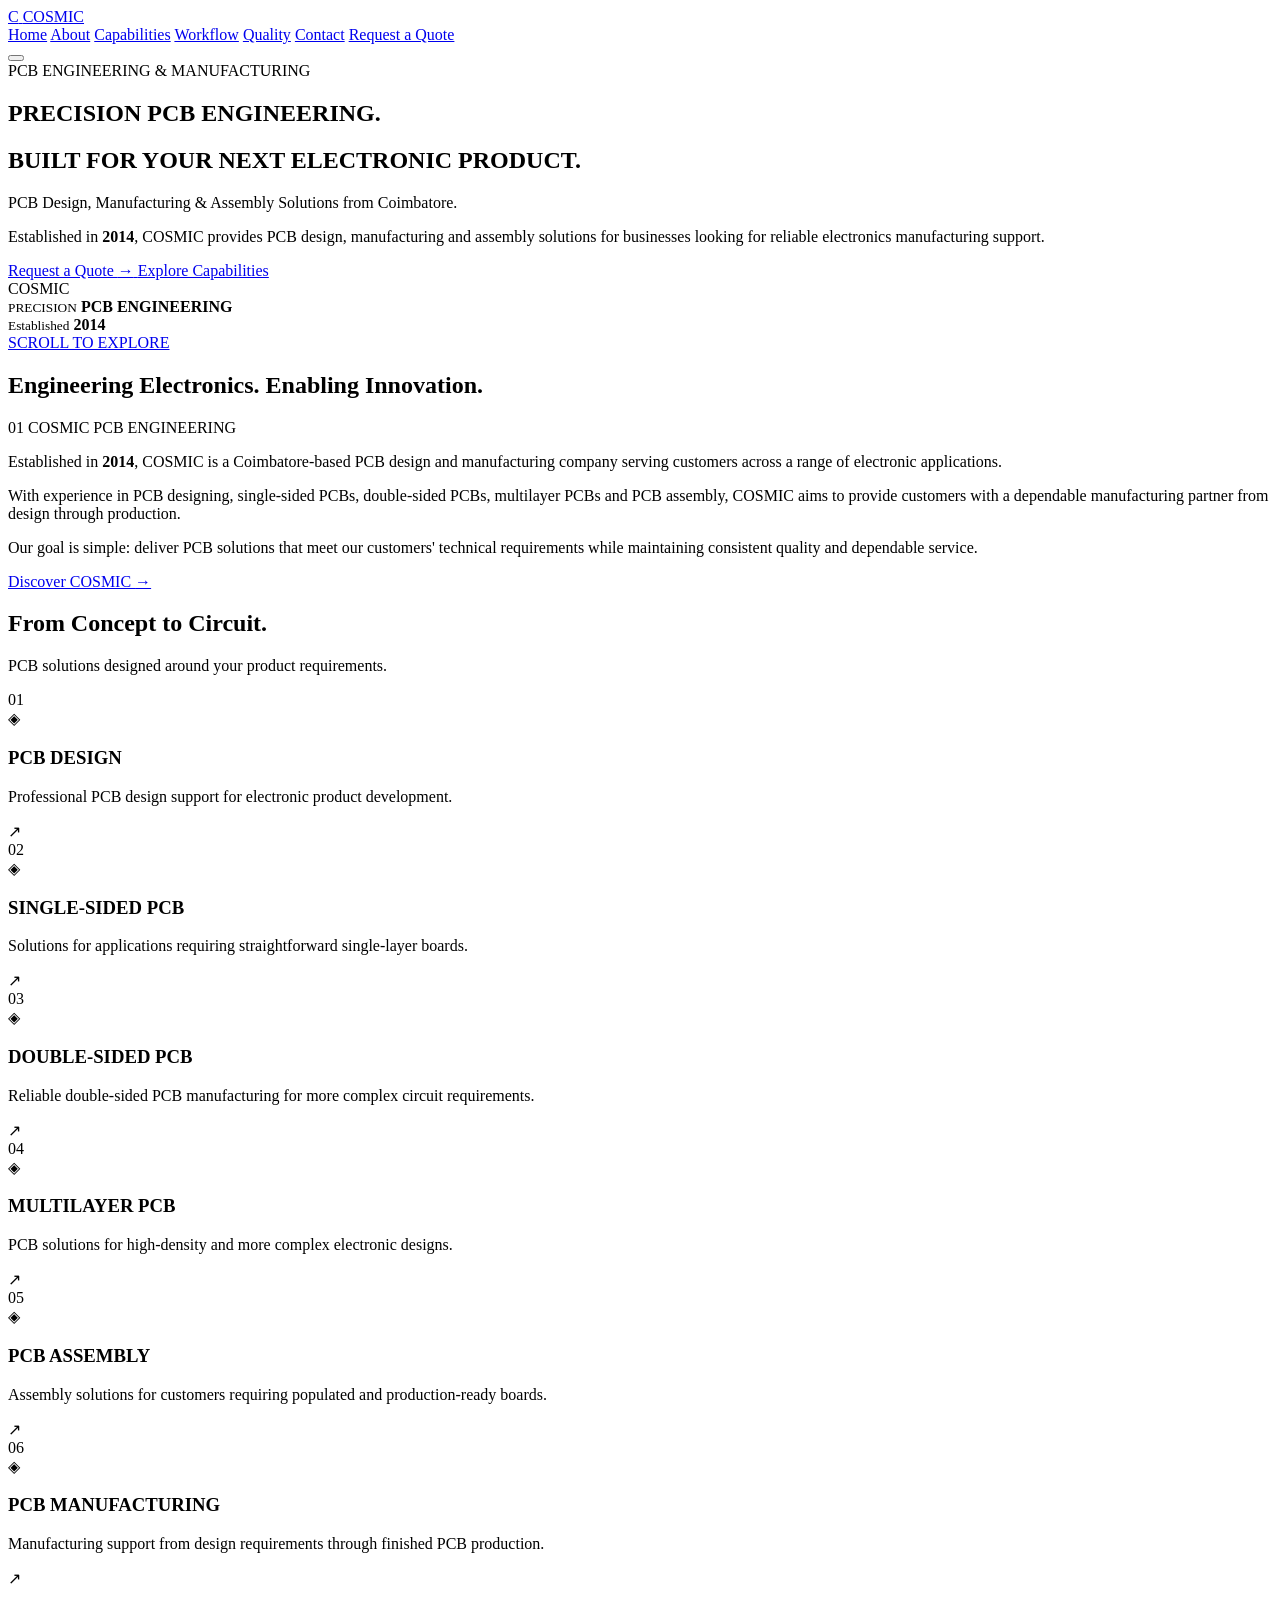
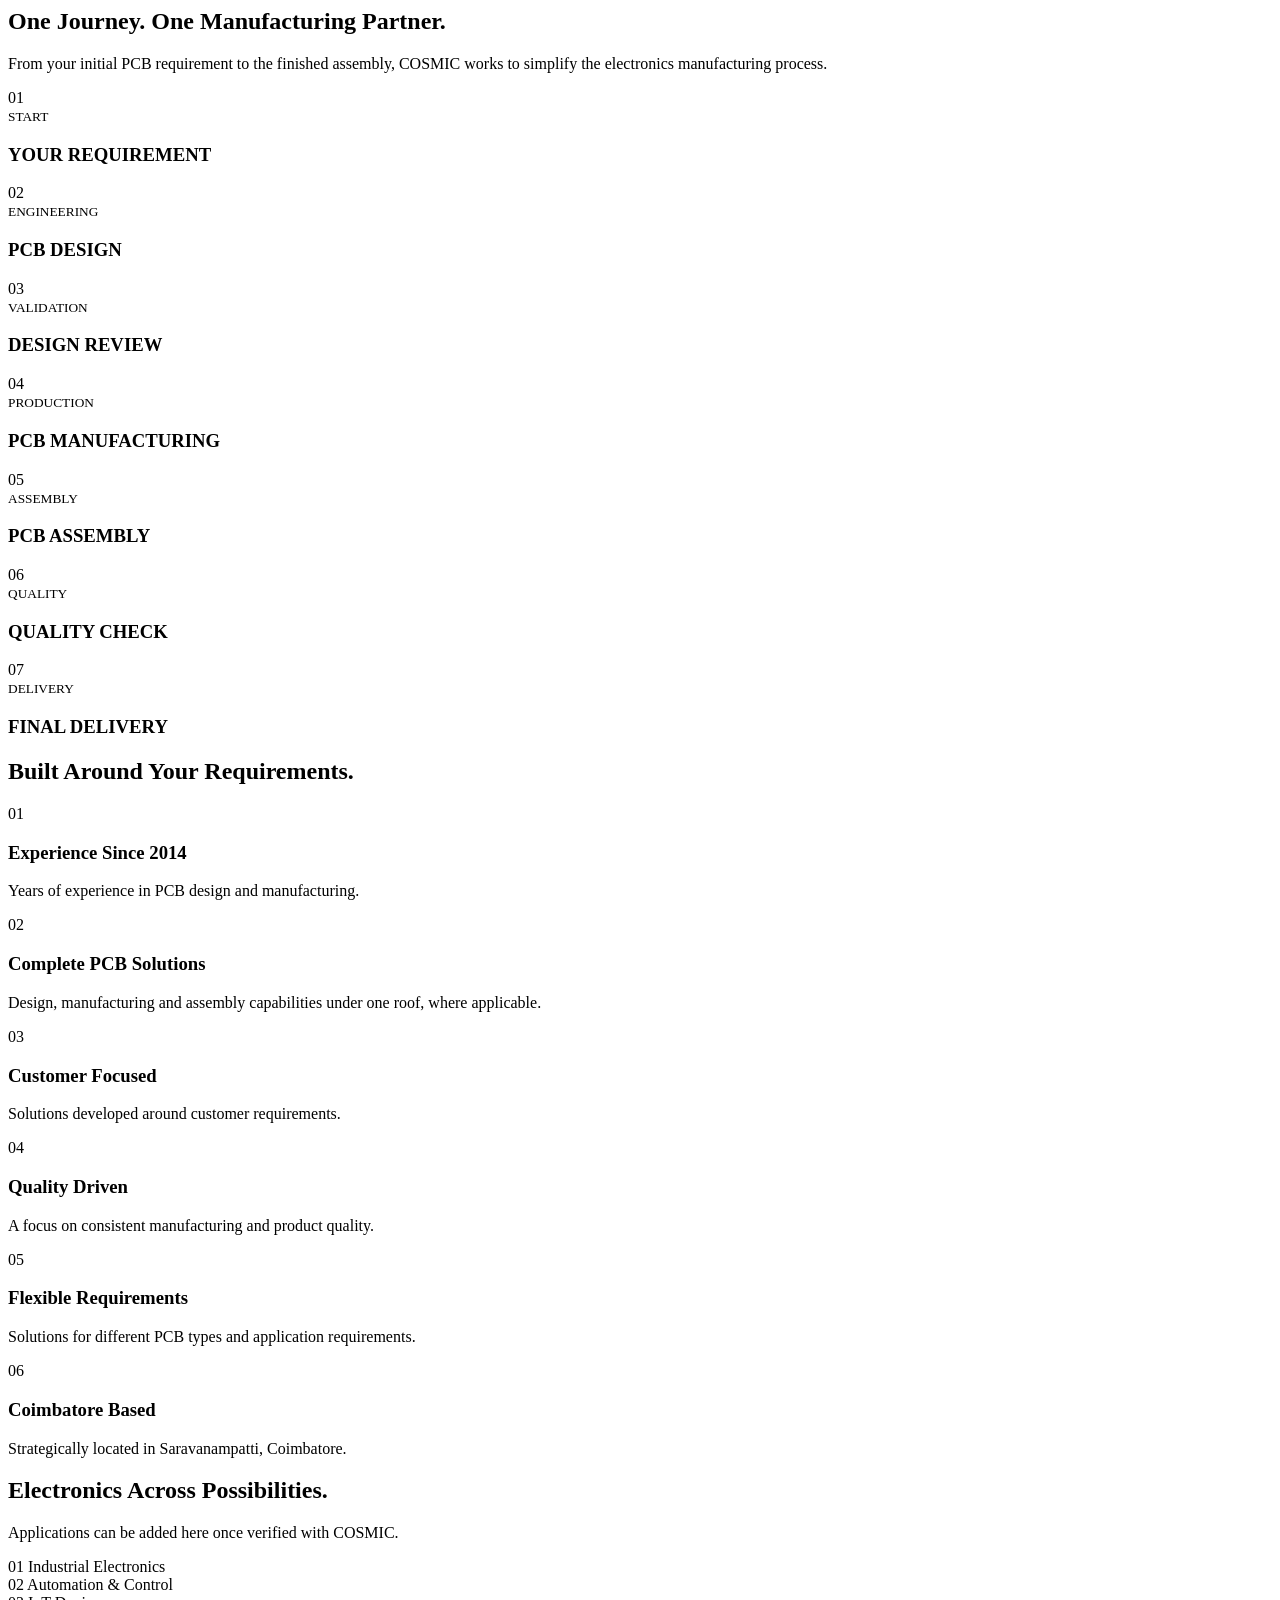
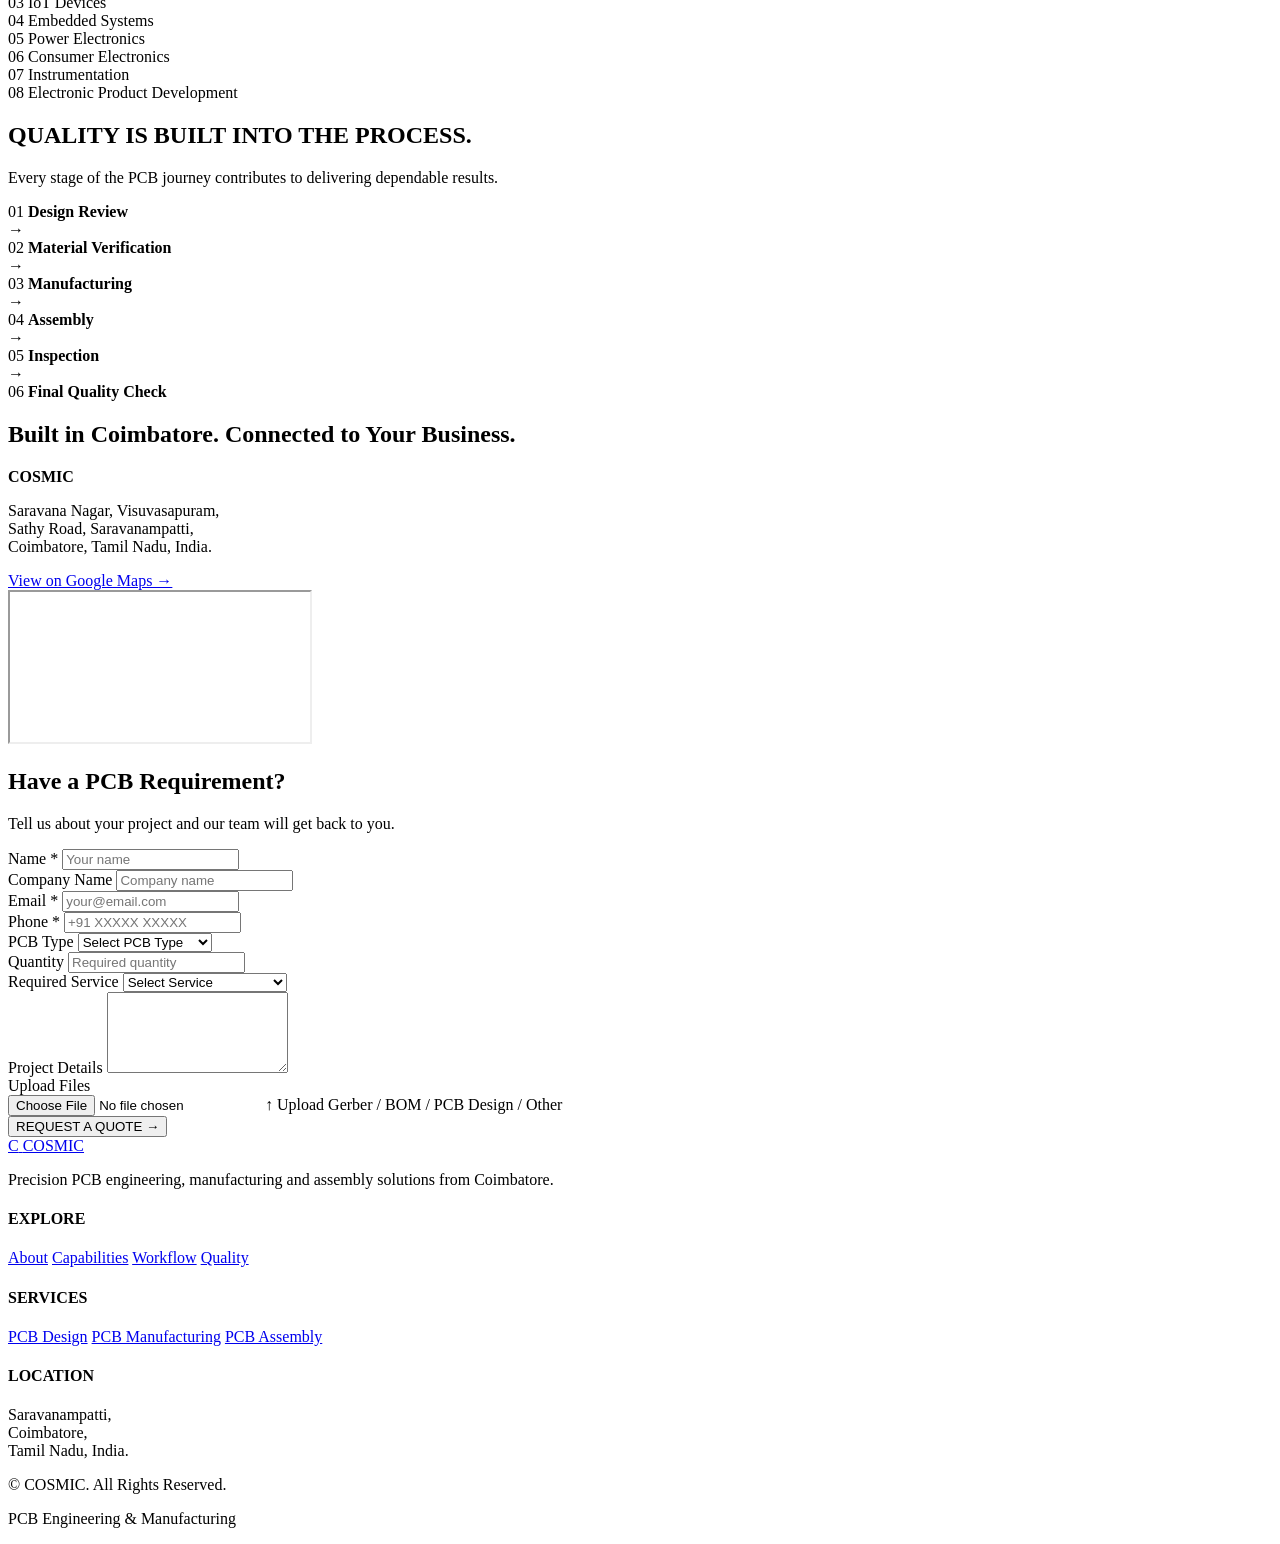
==== commit 8bad8275: "Update Index.html" ====
--- a/Index.html
+++ b/Index.html
@@ -18,2192 +18,7 @@
 
     <link rel="stylesheet" href="style.css">
 </head>
-<style>
-    /* =========================
-   RESET
-========================= */
-
-* {
-    margin: 0;
-    padding: 0;
-    box-sizing: border-box;
-}
-
-html {
-    scroll-behavior: smooth;
-}
-
-body {
-    font-family: "Inter", sans-serif;
-    background: #05070a;
-    color: #f5f7fa;
-    line-height: 1.6;
-    overflow-x: hidden;
-}
-
-a {
-    text-decoration: none;
-    color: inherit;
-}
-
-button,
-input,
-textarea,
-select {
-    font-family: inherit;
-}
-
-.container {
-    width: min(1200px, 90%);
-    margin: auto;
-}
-
-
-/* =========================
-   VARIABLES
-========================= */
-
-:root {
-
-    --bg: #05070a;
-    --bg-light: #0a0e13;
-    --card: #0d1218;
-
-    --text: #f5f7fa;
-    --muted: #8c96a3;
-
-    --accent: #39d5ff;
-    --accent-dark: #087e9d;
-
-    --border: rgba(255, 255, 255, 0.09);
-
-}
-
-
-/* =========================
-   NAVBAR
-========================= */
-
-.navbar {
-
-    position: fixed;
-    top: 0;
-    left: 0;
-
-    width: 100%;
-
-    z-index: 1000;
-
-    background: rgba(5, 7, 10, 0.75);
-
-    backdrop-filter: blur(18px);
-
-    border-bottom: 1px solid transparent;
-
-    transition: 0.3s ease;
-
-}
-
-.navbar.scrolled {
-    border-bottom-color: var(--border);
-    background: rgba(5, 7, 10, 0.94);
-}
-
-
-.nav-container {
-
-    height: 78px;
-
-    display: flex;
-
-    align-items: center;
-
-    justify-content: space-between;
-
-}
-
-
-.logo {
-
-    display: flex;
-
-    align-items: center;
-
-    gap: 10px;
-
-    font-size: 19px;
-
-    font-weight: 800;
-
-    letter-spacing: 3px;
-
-}
-
-.logo-mark {
-
-    width: 34px;
-    height: 34px;
-
-    display: grid;
-
-    place-items: center;
-
-    border: 1px solid var(--accent);
-
-    color: var(--accent);
-
-    font-size: 17px;
-
-}
-
-
-.nav-links {
-
-    display: flex;
-
-    align-items: center;
-
-    gap: 28px;
-
-}
-
-
-.nav-links a {
-
-    font-size: 12px;
-
-    color: var(--muted);
-
-    font-weight: 600;
-
-    letter-spacing: 0.8px;
-
-    transition: 0.3s;
-
-}
-
-
-.nav-links a:hover,
-.nav-links a.active {
-
-    color: var(--text);
-
-}
-
-
-.nav-quote {
-
-    padding: 11px 17px;
-
-    border: 1px solid var(--accent);
-
-    color: var(--accent) !important;
-
-}
-
-
-.menu-btn {
-
-    display: none;
-
-    background: none;
-
-    border: none;
-
-    cursor: pointer;
-
-}
-
-
-.menu-btn span {
-
-    width: 27px;
-    height: 2px;
-
-    background: white;
-
-    display: block;
-
-    margin: 5px;
-
-}
-
-
-/* =========================
-   HERO
-========================= */
-
-.hero {
-
-    min-height: 100vh;
-
-    position: relative;
-
-    display: flex;
-
-    align-items: center;
-
-    overflow: hidden;
-
-    padding-top: 80px;
-
-}
-
-
-.hero-grid {
-
-    position: absolute;
-
-    inset: 0;
-
-    background-image:
-
-        linear-gradient(
-            rgba(57, 213, 255, 0.035) 1px,
-            transparent 1px
-        ),
-
-        linear-gradient(
-            90deg,
-            rgba(57, 213, 255, 0.035) 1px,
-            transparent 1px
-        );
-
-    background-size: 70px 70px;
-
-}
-
-
-.hero-grid::after {
-
-    content: "";
-
-    position: absolute;
-
-    inset: 0;
-
-    background:
-        radial-gradient(
-            circle at 70% 50%,
-            rgba(57, 213, 255, 0.13),
-            transparent 35%
-        );
-
-}
-
-
-.hero-container {
-
-    position: relative;
-
-    z-index: 2;
-
-    display: grid;
-
-    grid-template-columns: 1fr 0.9fr;
-
-    gap: 60px;
-
-    align-items: center;
-
-}
-
-
-.eyebrow {
-
-    display: inline-flex;
-
-    align-items: center;
-
-    gap: 10px;
-
-    color: var(--accent);
-
-    font-size: 11px;
-
-    font-weight: 700;
-
-    letter-spacing: 2px;
-
-    margin-bottom: 24px;
-
-}
-
-
-.pulse {
-
-    width: 8px;
-    height: 8px;
-
-    border-radius: 50%;
-
-    background: var(--accent);
-
-    box-shadow:
-        0 0 0 5px rgba(57, 213, 255, 0.1),
-        0 0 20px var(--accent);
-
-}
-
-
-.hero h1 {
-
-    font-size: clamp(48px, 6vw, 82px);
-
-    line-height: 0.95;
-
-    letter-spacing: -4px;
-
-    font-weight: 800;
-
-}
-
-
-.hero h1 span {
-
-    display: block;
-
-    color: var(--accent);
-
-}
-
-
-.hero h2 {
-
-    margin-top: 20px;
-
-    font-size: clamp(20px, 2.2vw, 30px);
-
-    line-height: 1.2;
-
-    font-weight: 600;
-
-    color: #d5dce3;
-
-}
-
-
-.hero-description {
-
-    margin-top: 28px;
-
-    font-size: 17px;
-
-    color: #dfe5ea;
-
-}
-
-
-.hero-text {
-
-    max-width: 620px;
-
-    margin-top: 15px;
-
-    color: var(--muted);
-
-    font-size: 14px;
-
-}
-
-
-.hero-buttons {
-
-    display: flex;
-
-    gap: 13px;
-
-    margin-top: 34px;
-
-    flex-wrap: wrap;
-
-}
-
-
-.btn {
-
-    padding: 15px 22px;
-
-    font-size: 11px;
-
-    font-weight: 700;
-
-    letter-spacing: 1px;
-
-    transition: 0.3s;
-
-}
-
-
-.btn-primary {
-
-    background: var(--accent);
-
-    color: #031016;
-
-}
-
-
-.btn-primary:hover {
-
-    transform: translateY(-3px);
-
-    box-shadow: 0 12px 35px rgba(57, 213, 255, 0.2);
-
-}
-
-
-.btn-outline {
-
-    border: 1px solid var(--border);
-
-    color: white;
-
-}
-
-
-.btn-outline:hover {
-
-    border-color: var(--accent);
-
-    color: var(--accent);
-
-}
-
-
-/* =========================
-   PCB VISUAL
-========================= */
-
-.hero-visual {
-
-    min-height: 500px;
-
-    position: relative;
-
-    display: grid;
-
-    place-items: center;
-
-}
-
-
-.pcb-board {
-
-    width: 410px;
-    height: 300px;
-
-    position: relative;
-
-    transform: rotate(-8deg);
-
-    background:
-        linear-gradient(
-            135deg,
-            #0d3540,
-            #071b21
-        );
-
-    border: 1px solid rgba(57, 213, 255, 0.5);
-
-    box-shadow:
-        0 0 60px rgba(57, 213, 255, 0.12),
-        inset 0 0 40px rgba(57, 213, 255, 0.06);
-
-}
-
-
-.pcb-board::before {
-
-    content: "";
-
-    position: absolute;
-
-    inset: 12px;
-
-    border: 1px solid rgba(57, 213, 255, 0.16);
-
-}
-
-
-.pcb-chip {
-
-    position: absolute;
-
-    display: grid;
-
-    place-items: center;
-
-    background: #101820;
-
-    border: 1px solid #41616b;
-
-    color: var(--accent);
-
-    font-size: 11px;
-
-    letter-spacing: 2px;
-
-}
-
-
-.chip-main {
-
-    width: 110px;
-    height: 75px;
-
-    left: 145px;
-    top: 110px;
-
-}
-
-
-.chip {
-
-    width: 50px;
-    height: 42px;
-
-    background: #111920;
-
-    border: 1px solid #38515a;
-
-}
-
-
-.chip-one {
-    top: 35px;
-    left: 50px;
-}
-
-.chip-two {
-    right: 55px;
-    top: 60px;
-}
-
-.chip-three {
-    left: 60px;
-    bottom: 45px;
-}
-
-
-.pcb-line {
-
-    position: absolute;
-
-    height: 1px;
-
-    background: var(--accent);
-
-    opacity: 0.65;
-
-    box-shadow: 0 0 8px var(--accent);
-
-}
-
-
-.line-one {
-
-    width: 130px;
-
-    top: 70px;
-    left: 100px;
-
-    transform: rotate(20deg);
-
-}
-
-
-.line-two {
-
-    width: 150px;
-
-    right: 80px;
-    top: 135px;
-
-    transform: rotate(-20deg);
-
-}
-
-
-.line-three {
-
-    width: 120px;
-
-    left: 100px;
-    bottom: 85px;
-
-    transform: rotate(-15deg);
-
-}
-
-
-.line-four {
-
-    width: 100px;
-
-    right: 90px;
-    bottom: 60px;
-
-    transform: rotate(30deg);
-
-}
-
-
-.pcb-dot {
-
-    position: absolute;
-
-    width: 7px;
-    height: 7px;
-
-    border-radius: 50%;
-
-    background: var(--accent);
-
-    box-shadow: 0 0 10px var(--accent);
-
-}
-
-
-.dot-one {
-    top: 55px;
-    left: 70px;
-}
-
-.dot-two {
-    top: 135px;
-    right: 45px;
-}
-
-.dot-three {
-    bottom: 40px;
-    left: 40px;
-}
-
-.dot-four {
-    bottom: 80px;
-    right: 70px;
-}
-
-.dot-five {
-    top: 40px;
-    right: 130px;
-}
-
-
-.floating-card {
-
-    position: absolute;
-
-    background: rgba(8, 13, 18, 0.9);
-
-    border: 1px solid var(--border);
-
-    backdrop-filter: blur(15px);
-
-    padding: 15px 18px;
-
-}
-
-
-.floating-card small {
-
-    display: block;
-
-    color: var(--muted);
-
-    font-size: 9px;
-
-    letter-spacing: 1.5px;
-
-}
-
-
-.floating-card strong {
-
-    display: block;
-
-    font-size: 11px;
-
-    margin-top: 4px;
-
-}
-
-
-.card-top {
-
-    top: 70px;
-    right: 0;
-
-}
-
-
-.card-bottom {
-
-    bottom: 60px;
-    left: 0;
-
-    display: flex;
-
-    align-items: center;
-
-    gap: 10px;
-
-}
-
-
-.status-dot {
-
-    width: 7px;
-    height: 7px;
-
-    border-radius: 50%;
-
-    background: var(--accent);
-
-}
-
-
-/* =========================
-   SCROLL
-========================= */
-
-.scroll-indicator {
-
-    position: absolute;
-
-    bottom: 30px;
-
-    left: 50%;
-
-    transform: translateX(-50%);
-
-    color: var(--muted);
-
-    font-size: 9px;
-
-    letter-spacing: 2px;
-
-    display: flex;
-
-    align-items: center;
-
-    gap: 10px;
-
-}
-
-
-.scroll-indicator span {
-
-    width: 30px;
-
-    height: 1px;
-
-    background: var(--accent);
-
-}
-
-
-/* =========================
-   SECTIONS
-========================= */
-
-.section {
-
-    padding: 130px 0;
-
-}
-
-
-.section-heading {
-
-    max-width: 750px;
-
-    margin-bottom: 65px;
-
-}
-
-
-.section-number {
-
-    color: var(--accent);
-
-    font-size: 10px;
-
-    letter-spacing: 2px;
-
-    font-weight: 700;
-
-    margin-bottom: 18px;
-
-}
-
-
-.section-heading h2 {
-
-    font-size: clamp(35px, 4vw, 55px);
-
-    line-height: 1.05;
-
-    letter-spacing: -2px;
-
-}
-
-
-.section-heading h2 span {
-
-    display: block;
-
-    color: var(--muted);
-
-}
-
-
-.section-heading p {
-
-    color: var(--muted);
-
-    margin-top: 20px;
-
-    max-width: 650px;
-
-}
-
-
-/* =========================
-   ABOUT
-========================= */
-
-.about-section {
-
-    background: #080c11;
-
-}
-
-
-.about-grid {
-
-    display: grid;
-
-    grid-template-columns: 0.9fr 1.1fr;
-
-    gap: 80px;
-
-    align-items: center;
-
-}
-
-
-.image-placeholder {
-
-    height: 470px;
-
-    position: relative;
-
-    overflow: hidden;
-
-    border: 1px solid var(--border);
-
-    background:
-        radial-gradient(
-            circle at center,
-            #12333c,
-            #071014 60%,
-            #05070a
-        );
-
-}
-
-
-.image-label {
-
-    position: absolute;
-
-    left: 25px;
-    bottom: 25px;
-
-    z-index: 3;
-
-    font-size: 10px;
-
-    letter-spacing: 2px;
-
-}
-
-
-.image-label span {
-
-    color: var(--accent);
-
-    margin-right: 10px;
-
-}
-
-
-.pcb-pattern {
-
-    position: absolute;
-
-    inset: 50px;
-
-    border: 1px solid rgba(57, 213, 255, 0.15);
-
-    transform: rotate(10deg);
-
-}
-
-
-.pcb-pattern div {
-
-    position: absolute;
-
-    height: 1px;
-
-    width: 70%;
-
-    background: var(--accent);
-
-    opacity: 0.35;
-
-}
-
-
-.pcb-pattern div:nth-child(1) {
-    top: 20%;
-    left: 10%;
-}
-
-.pcb-pattern div:nth-child(2) {
-    top: 40%;
-    left: 30%;
-}
-
-.pcb-pattern div:nth-child(3) {
-    top: 60%;
-    left: 5%;
-}
-
-.pcb-pattern div:nth-child(4) {
-    top: 75%;
-    left: 20%;
-}
-
-.pcb-pattern div:nth-child(5) {
-    top: 30%;
-    left: 50%;
-}
-
-
-.about-content p {
-
-    color: var(--muted);
-
-    font-size: 15px;
-
-    margin-bottom: 20px;
-
-}
-
-
-.about-content .large-text {
-
-    color: #e4e9ed;
-
-    font-size: 20px;
-
-    line-height: 1.6;
-
-}
-
-
-.text-link {
-
-    display: inline-flex;
-
-    gap: 12px;
-
-    margin-top: 20px;
-
-    color: var(--accent);
-
-    font-size: 12px;
-
-    font-weight: 700;
-
-    letter-spacing: 1px;
-
-}
-
-
-/* =========================
-   CAPABILITIES
-========================= */
-
-.capabilities-grid {
-
-    display: grid;
-
-    grid-template-columns: repeat(3, 1fr);
-
-    gap: 15px;
-
-}
-
-
-.capability-card {
-
-    min-height: 270px;
-
-    padding: 30px;
-
-    position: relative;
-
-    background: var(--card);
-
-    border: 1px solid var(--border);
-
-    transition: 0.4s ease;
-
-    overflow: hidden;
-
-}
-
-
-.capability-card:hover {
-
-    transform: translateY(-7px);
-
-    border-color: rgba(57, 213, 255, 0.45);
-
-}
-
-
-.card-number {
-
-    color: #4f5963;
-
-    font-size: 11px;
-
-    letter-spacing: 1px;
-
-}
-
-
-.capability-icon {
-
-    margin-top: 35px;
-
-    color: var(--accent);
-
-    font-size: 24px;
-
-}
-
-
-.capability-card h3 {
-
-    margin-top: 15px;
-
-    font-size: 15px;
-
-    letter-spacing: 0.5px;
-
-}
-
-
-.capability-card p {
-
-    color: var(--muted);
-
-    font-size: 12px;
-
-    margin-top: 10px;
-
-    max-width: 280px;
-
-}
-
-
-.card-arrow {
-
-    position: absolute;
-
-    right: 25px;
-    bottom: 20px;
-
-    color: var(--accent);
-
-    font-size: 20px;
-
-}
-
-
-/* =========================
-   WORKFLOW
-========================= */
-
-.workflow-section {
-
-    background: #080c11;
-
-}
-
-
-.workflow {
-
-    position: relative;
-
-    max-width: 850px;
-
-    margin: auto;
-
-}
-
-
-.workflow-line {
-
-    position: absolute;
-
-    left: 28px;
-
-    top: 0;
-    bottom: 0;
-
-    width: 1px;
-
-    background: linear-gradient(
-        to bottom,
-        var(--accent),
-        rgba(57, 213, 255, 0.05)
-    );
-
-}
-
-
-.workflow-step {
-
-    display: flex;
-
-    align-items: center;
-
-    gap: 35px;
-
-    position: relative;
-
-    min-height: 100px;
-
-}
-
-
-.workflow-step > span {
-
-    width: 57px;
-    height: 57px;
-
-    flex-shrink: 0;
-
-    border: 1px solid var(--accent);
-
-    background: var(--bg);
-
-    color: var(--accent);
-
-    display: grid;
-
-    place-items: center;
-
-    font-size: 11px;
-
-    z-index: 2;
-
-}
-
-
-.workflow-step small {
-
-    color: var(--accent);
-
-    font-size: 9px;
-
-    letter-spacing: 2px;
-
-}
-
-
-.workflow-step h3 {
-
-    font-size: 17px;
-
-    margin-top: 3px;
-
-}
-
-
-/* =========================
-   WHY
-========================= */
-
-.why-grid {
-
-    display: grid;
-
-    grid-template-columns: repeat(3, 1fr);
-
-    gap: 1px;
-
-    background: var(--border);
-
-}
-
-
-.why-card {
-
-    background: var(--bg);
-
-    padding: 35px;
-
-    min-height: 190px;
-
-}
-
-
-.why-card span {
-
-    color: var(--accent);
-
-    font-size: 10px;
-
-}
-
-
-.why-card h3 {
-
-    margin-top: 25px;
-
-    font-size: 16px;
-
-}
-
-
-.why-card p {
-
-    color: var(--muted);
-
-    font-size: 12px;
-
-    margin-top: 10px;
-
-}
-
-
-/* =========================
-   APPLICATIONS
-========================= */
-
-.applications-section {
-
-    background: #080c11;
-
-}
-
-
-.applications-grid {
-
-    display: grid;
-
-    grid-template-columns: repeat(2, 1fr);
-
-    border-top: 1px solid var(--border);
-
-}
-
-
-.application-item {
-
-    padding: 25px 5px;
-
-    border-bottom: 1px solid var(--border);
-
-    font-size: 16px;
-
-    display: flex;
-
-    align-items: center;
-
-    gap: 20px;
-
-}
-
-
-.application-item:nth-child(odd) {
-
-    border-right: 1px solid var(--border);
-
-}
-
-
-.application-item span {
-
-    color: var(--accent);
-
-    font-size: 10px;
-
-}
-
-
-/* =========================
-   QUALITY
-========================= */
-
-.quality-section {
-
-    background:
-        radial-gradient(
-            circle at 50% 0,
-            rgba(57, 213, 255, 0.08),
-            transparent 40%
-        );
-
-}
-
-
-.quality-container {
-
-    display: grid;
-
-    grid-template-columns: 0.7fr 1.3fr;
-
-    gap: 70px;
-
-    align-items: center;
-
-}
-
-
-.quality-content h2 {
-
-    font-size: clamp(35px, 4vw, 55px);
-
-    line-height: 1.05;
-
-}
-
-
-.quality-content h2 span {
-
-    display: block;
-
-    color: var(--accent);
-
-}
-
-
-.quality-content p {
-
-    color: var(--muted);
-
-    margin-top: 20px;
-
-}
-
-
-.quality-process {
-
-    display: flex;
-
-    align-items: center;
-
-    flex-wrap: wrap;
-
-    gap: 10px;
-
-}
-
-
-.quality-step {
-
-    padding: 18px;
-
-    border: 1px solid var(--border);
-
-    background: var(--card);
-
-    flex: 1;
-
-    min-width: 130px;
-
-}
-
-
-.quality-step span {
-
-    display: block;
-
-    color: var(--accent);
-
-    font-size: 9px;
-
-}
-
-
-.quality-step strong {
-
-    display: block;
-
-    margin-top: 8px;
-
-    font-size: 11px;
-
-}
-
-
-.quality-arrow {
-
-    color: var(--accent);
-
-}
-
-
-/* =========================
-   LOCATION
-========================= */
-
-.location-section {
-
-    background: #080c11;
-
-}
-
-
-.location-grid {
-
-    display: grid;
-
-    grid-template-columns: 0.8fr 1.2fr;
-
-    gap: 60px;
-
-    align-items: stretch;
-
-}
-
-
-.location-content h2 {
-
-    font-size: clamp(35px, 4vw, 52px);
-
-    line-height: 1.1;
-
-}
-
-
-.location-content h2 span {
-
-    display: block;
-
-    color: var(--muted);
-
-}
-
-
-.address {
-
-    margin: 35px 0;
-
-}
-
-
-.address strong {
-
-    color: var(--accent);
-
-    font-size: 13px;
-
-    letter-spacing: 2px;
-
-}
-
-
-.address p {
-
-    color: var(--muted);
-
-    margin-top: 10px;
-
-    font-size: 14px;
-
-}
-
-
-.map-container {
-
-    min-height: 430px;
-
-    border: 1px solid var(--border);
-
-}
-
-
-.map-container iframe {
-
-    width: 100%;
-
-    height: 100%;
-
-    min-height: 430px;
-
-    border: 0;
-
-    filter: grayscale(1) invert(0.9) contrast(0.9);
-
-}
-
-
-/* =========================
-   QUOTE
-========================= */
-
-.quote-section {
-
-    padding: 130px 0;
-
-    background:
-        radial-gradient(
-            circle at 80% 30%,
-            rgba(57, 213, 255, 0.09),
-            transparent 35%
-        );
-
-}
-
-
-.quote-wrapper {
-
-    display: grid;
-
-    grid-template-columns: 0.7fr 1.3fr;
-
-    gap: 90px;
-
-}
-
-
-.quote-heading h2 {
-
-    font-size: clamp(42px, 5vw, 65px);
-
-    line-height: 1;
-
-    letter-spacing: -3px;
-
-}
-
-
-.quote-heading h2 span {
-
-    display: block;
-
-    color: var(--accent);
-
-}
-
-
-.quote-heading p {
-
-    color: var(--muted);
-
-    margin-top: 20px;
-
-}
-
-
-.quote-form {
-
-    border: 1px solid var(--border);
-
-    background: rgba(10, 15, 20, 0.7);
-
-    padding: 35px;
-
-}
-
-
-.form-row {
-
-    display: grid;
-
-    grid-template-columns: 1fr 1fr;
-
-    gap: 20px;
-
-}
-
-
-.form-group {
-
-    margin-bottom: 22px;
-
-}
-
-
-.form-group label {
-
-    display: block;
-
-    font-size: 10px;
-
-    color: #b5bec7;
-
-    margin-bottom: 8px;
-
-    letter-spacing: 1px;
-
-    font-weight: 600;
-
-}
-
-
-.form-group input,
-.form-group select,
-.form-group textarea {
-
-    width: 100%;
-
-    padding: 14px;
-
-    border: 1px solid var(--border);
-
-    outline: none;
-
-    background: #080c10;
-
-    color: white;
-
-    font-size: 12px;
-
-    transition: 0.3s;
-
-}
-
-
-.form-group textarea {
-
-    resize: vertical;
-
-}
-
-
-.form-group input:focus,
-.form-group select:focus,
-.form-group textarea:focus {
-
-    border-color: var(--accent);
-
-}
-
-
-.form-group select option {
-
-    background: #080c10;
-
-}
-
-
-.file-upload input {
-
-    display: none;
-
-}
-
-
-.file-upload label {
-
-    min-height: 100px;
-
-    border: 1px dashed #34414b;
-
-    display: flex;
-
-    flex-direction: column;
-
-    align-items: center;
-
-    justify-content: center;
-
-    cursor: pointer;
-
-    text-align: center;
-
-    color: var(--muted);
-
-}
-
-
-.upload-icon {
-
-    color: var(--accent);
-
-    font-size: 25px;
-
-    margin-bottom: 5px;
-
-}
-
-
-.submit-btn {
-
-    width: 100%;
-
-    border: none;
-
-    padding: 17px;
-
-    background: var(--accent);
-
-    color: #031016;
-
-    font-weight: 800;
-
-    font-size: 11px;
-
-    letter-spacing: 1.5px;
-
-    cursor: pointer;
-
-    transition: 0.3s;
-
-}
-
-
-.submit-btn:hover {
-
-    box-shadow: 0 15px 40px rgba(57, 213, 255, 0.18);
-
-    transform: translateY(-2px);
-
-}
-
-
-.submit-btn span {
-
-    margin-left: 10px;
-
-}
-
-
-.form-message {
-
-    margin-top: 15px;
-
-    text-align: center;
-
-    font-size: 12px;
-
-    color: var(--accent);
-
-}
-
-
-/* =========================
-   FOOTER
-========================= */
-
-footer {
-
-    border-top: 1px solid var(--border);
-
-    padding-top: 70px;
-
-    background: #030507;
-
-}
-
-
-.footer-grid {
-
-    display: grid;
-
-    grid-template-columns: 2fr 1fr 1fr 1fr;
-
-    gap: 50px;
-
-    padding-bottom: 60px;
-
-}
-
-
-.footer-brand p {
-
-    color: var(--muted);
-
-    font-size: 12px;
-
-    max-width: 300px;
-
-    margin-top: 20px;
-
-}
-
-
-.footer-column {
-
-    display: flex;
-
-    flex-direction: column;
-
-    gap: 10px;
-
-}
-
-
-.footer-column h4 {
-
-    color: var(--accent);
-
-    font-size: 9px;
-
-    letter-spacing: 2px;
-
-    margin-bottom: 10px;
-
-}
-
-
-.footer-column a,
-.footer-column p {
-
-    color: var(--muted);
-
-    font-size: 11px;
-
-}
-
-
-.footer-column a:hover {
-
-    color: white;
-
-}
-
-
-.footer-bottom {
-
-    border-top: 1px solid var(--border);
-
-    padding: 20px 0;
-
-    display: flex;
-
-    justify-content: space-between;
-
-    color: #59636d;
-
-    font-size: 9px;
-
-    letter-spacing: 0.5px;
-
-}
-
-
-/* =========================
-   REVEAL ANIMATION
-========================= */
-
-.reveal {
-    opacity: 1;
-    transform: translateY(0);
-}
-
-body.js-enabled .reveal {
-    opacity: 0;
-    transform: translateY(30px);
-    transition: opacity 0.8s ease, transform 0.8s ease;
-}
-
-body.js-enabled .reveal.show {
-    opacity: 1;
-    transform: translateY(0);
-}
-
-/* =========================
-   RESPONSIVE
-========================= */
-
-@media (max-width: 1000px) {
-
-    .nav-links {
-
-        gap: 15px;
-
-    }
-
-    .hero-container {
-
-        grid-template-columns: 1fr;
-
-    }
-
-    .hero-visual {
-
-        min-height: 400px;
-
-    }
-
-    .about-grid,
-    .quality-container,
-    .location-grid,
-    .quote-wrapper {
-
-        grid-template-columns: 1fr;
-
-    }
-
-    .capabilities-grid {
-
-        grid-template-columns: repeat(2, 1fr);
-
-    }
-
-    .why-grid {
-
-        grid-template-columns: repeat(2, 1fr);
-
-    }
-
-    .footer-grid {
-
-        grid-template-columns: 2fr 1fr 1fr;
-
-    }
-
-}
-
-
-@media (max-width: 700px) {
-
-    .nav-links {
-
-        position: fixed;
-
-        top: 78px;
-
-        left: 0;
-
-        width: 100%;
-
-        background: #06090d;
-
-        border-bottom: 1px solid var(--border);
-
-        flex-direction: column;
-
-        align-items: flex-start;
-
-        padding: 25px;
-
-        transform: translateY(-120%);
-
-        transition: 0.4s;
-
-    }
-
-
-    .nav-links.open {
-
-        transform: translateY(0);
-
-    }
-
-
-    .menu-btn {
-
-        display: block;
-
-    }
-
-
-    .hero {
-
-        padding-top: 120px;
-
-    }
-
-
-    .hero h1 {
-
-        letter-spacing: -2px;
-
-    }
-
-
-    .hero-visual {
-
-        min-height: 340px;
-
-    }
-
-
-    .pcb-board {
-
-        width: 290px;
-        height: 220px;
-
-    }
-
-
-    .chip-main {
-
-        width: 80px;
-        height: 55px;
-
-        left: 105px;
-        top: 80px;
-
-    }
-
-
-    .floating-card {
-
-        transform: scale(0.8);
-
-    }
-
-
-    .card-top {
-
-        right: -20px;
-
-    }
-
-
-    .card-bottom {
-
-        left: -20px;
-
-    }
-
-
-    .section {
-
-        padding: 90px 0;
-
-    }
-
-
-    .capabilities-grid,
-    .why-grid,
-    .applications-grid {
-
-        grid-template-columns: 1fr;
-
-    }
-
-
-    .application-item:nth-child(odd) {
-
-        border-right: none;
-
-    }
-
-
-    .quality-arrow {
-
-        display: none;
-
-    }
-
-
-    .quality-process {
-
-        flex-direction: column;
-
-        align-items: stretch;
-
-    }
-
-
-    .form-row {
-
-        grid-template-columns: 1fr;
-
-        gap: 0;
-
-    }
-
-
-    .quote-form {
-
-        padding: 22px;
-
-    }
-
-
-    .footer-grid {
-
-        grid-template-columns: 1fr 1fr;
-
-    }
-
-
-    .footer-bottom {
-
-        flex-direction: column;
-
-        gap: 8px;
-
-    }
-
-}
-
-
-@media (max-width: 450px) {
-
-    .container {
-
-        width: 88%;
-
-    }
-
-
-    .hero h1 {
-
-        font-size: 45px;
-
-    }
-
-
-    .hero h2 {
-
-        font-size: 19px;
-
-    }
-
-
-    .pcb-board {
-
-        width: 250px;
-        height: 190px;
-
-    }
-
-
-    .chip-main {
-
-        left: 88px;
-
-        top: 68px;
-
-    }
-
-
-    .footer-grid {
-
-        grid-template-columns: 1fr;
-
-    }
-
-}
-</style>
+
 
 <body>
 
@@ -3306,234 +1121,7 @@
 
     </footer>
 
-
-    <script src="script.js">
-        document.body.classList.add("js-enabled");
-
-/* =========================
-   NAVBAR SCROLL EFFECT
-========================= */
-
-const navbar = document.getElementById("navbar");
-
-window.addEventListener("scroll", () => {
-
-    if (window.scrollY > 50) {
-        navbar.classList.add("scrolled");
-    } else {
-        navbar.classList.remove("scrolled");
-    }
-
-});
-
-
-/* =========================
-   MOBILE MENU
-========================= */
-
-const menuBtn = document.getElementById("menuBtn");
-const navLinks = document.getElementById("navLinks");
-
-menuBtn.addEventListener("click", () => {
-
-    navLinks.classList.toggle("open");
-
-});
-
-
-/* Close mobile menu after clicking */
-
-document.querySelectorAll(".nav-links a").forEach(link => {
-
-    link.addEventListener("click", () => {
-
-        navLinks.classList.remove("open");
-
-    });
-
-});
-
-
-/* =========================
-   ACTIVE NAVIGATION
-========================= */
-
-const sections = document.querySelectorAll("section[id]");
-const navigationLinks = document.querySelectorAll(".nav-links a");
-
-window.addEventListener("scroll", () => {
-
-    let current = "";
-
-    sections.forEach(section => {
-
-        const sectionTop = section.offsetTop - 150;
-
-        if (window.scrollY >= sectionTop) {
-
-            current = section.getAttribute("id");
-
-        }
-
-    });
-
-
-    navigationLinks.forEach(link => {
-
-        link.classList.remove("active");
-
-        if (link.getAttribute("href") === "#" + current) {
-
-            link.classList.add("active");
-
-        }
-
-    });
-
-});
-
-
-/* =========================
-   SCROLL REVEAL
-========================= */
-
-const revealElements = document.querySelectorAll(".reveal");
-
-const observer = new IntersectionObserver(
-
-    entries => {
-
-        entries.forEach(entry => {
-
-            if (entry.isIntersecting) {
-
-                entry.target.classList.add("show");
-
-                observer.unobserve(entry.target);
-
-            }
-
-        });
-
-    },
-
-    {
-        threshold: 0.12
-    }
-
-);
-
-
-revealElements.forEach(element => {
-
-    observer.observe(element);
-
-});
-
-
-/* =========================
-   FILE UPLOAD
-========================= */
-
-const fileInput = document.getElementById("fileInput");
-const fileName = document.getElementById("fileName");
-
-fileInput.addEventListener("change", () => {
-
-    if (fileInput.files.length > 0) {
-
-        fileName.textContent =
-            fileInput.files[0].name;
-
-    } else {
-
-        fileName.textContent =
-            "Upload Gerber / BOM / PCB Design / Other";
-
-    }
-
-});
-
-
-/* =========================
-   QUOTE FORM
-========================= */
-
-const quoteForm = document.getElementById("quoteForm");
-const formMessage = document.getElementById("formMessage");
-
-quoteForm.addEventListener("submit", function (event) {
-
-    event.preventDefault();
-
-    const name =
-        quoteForm.querySelector('[name="name"]').value.trim();
-
-    const email =
-        quoteForm.querySelector('[name="email"]').value.trim();
-
-    const phone =
-        quoteForm.querySelector('[name="phone"]').value.trim();
-
-
-    if (!name || !email || !phone) {
-
-        formMessage.textContent =
-            "Please fill all required fields.";
-
-        return;
-
-    }
-
-
-    formMessage.textContent =
-        "Thank you! Your quote request has been received.";
-
-
-    quoteForm.reset();
-
-    fileName.textContent =
-        "Upload Gerber / BOM / PCB Design / Other";
-
-
-    setTimeout(() => {
-
-        formMessage.textContent = "";
-
-    }, 5000);
-
-});
-
-
-/* =========================
-   CURRENT YEAR
-========================= */
-
-document.getElementById("year").textContent =
-    new Date().getFullYear();
-
-
-/* =========================
-   PCB PARALLAX EFFECT
-========================= */
-
-const pcbBoard = document.querySelector(".pcb-board");
-
-window.addEventListener("mousemove", (event) => {
-
-    if (!pcbBoard) return;
-
-    const x =
-        (window.innerWidth / 2 - event.clientX) / 80;
-
-    const y =
-        (window.innerHeight / 2 - event.clientY) / 80;
-
-
-    pcbBoard.style.transform =
-        `rotate(-8deg) translate(${x}px, ${y}px)`;
-
-});</script>
+    <script src="script.js"></script>
 
 </body>
 </html>
